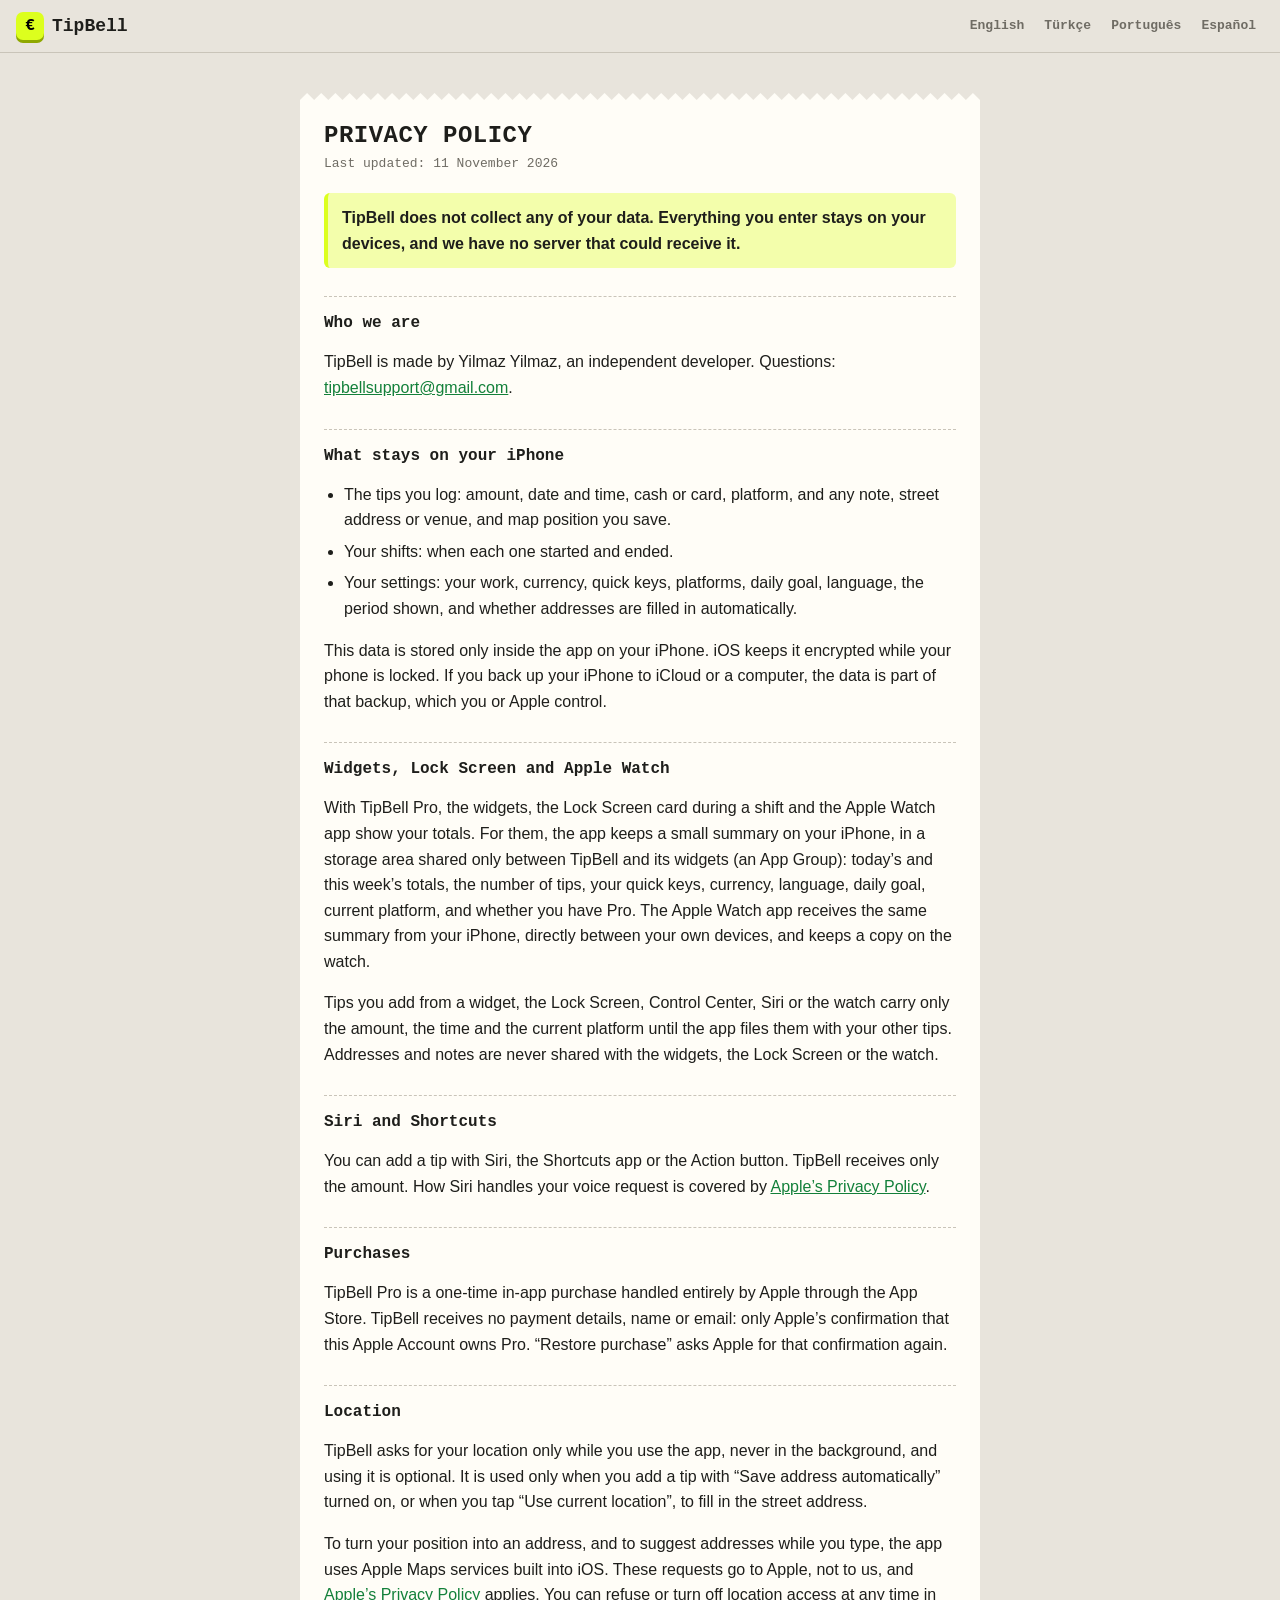
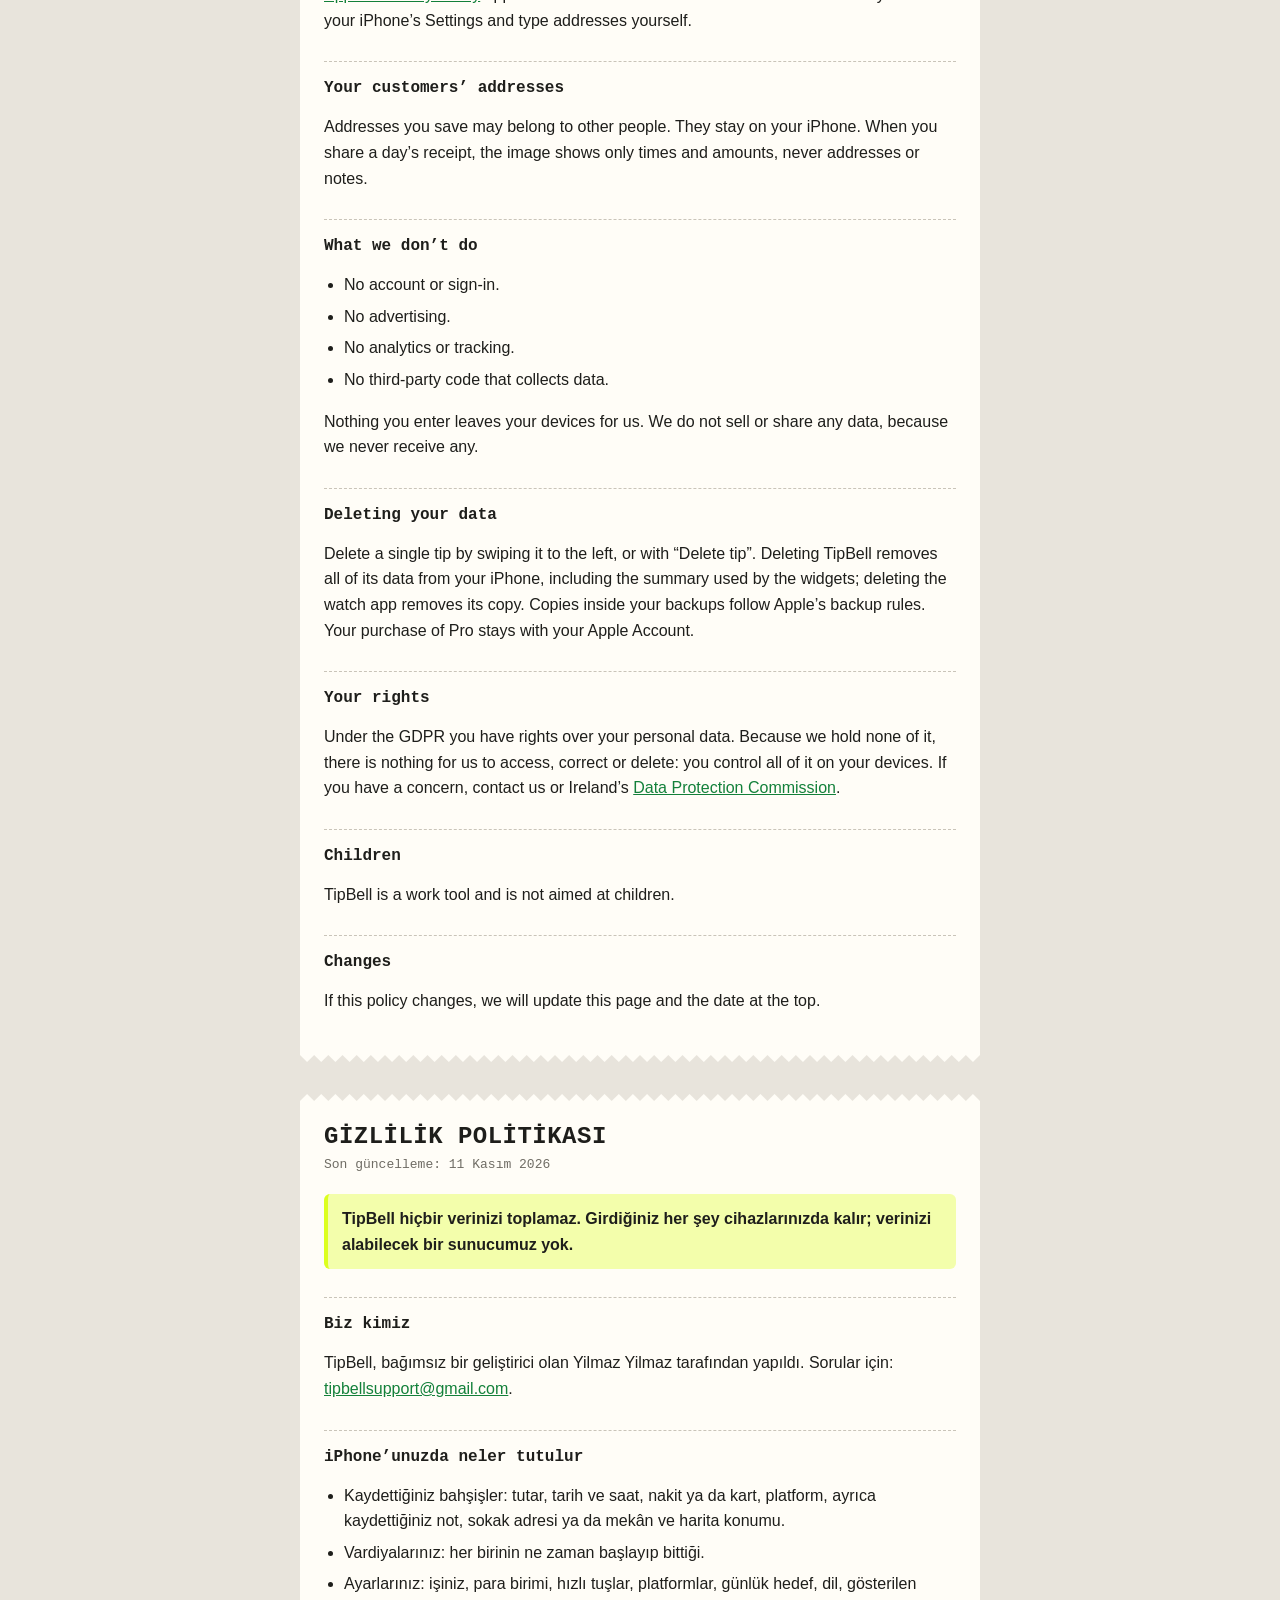
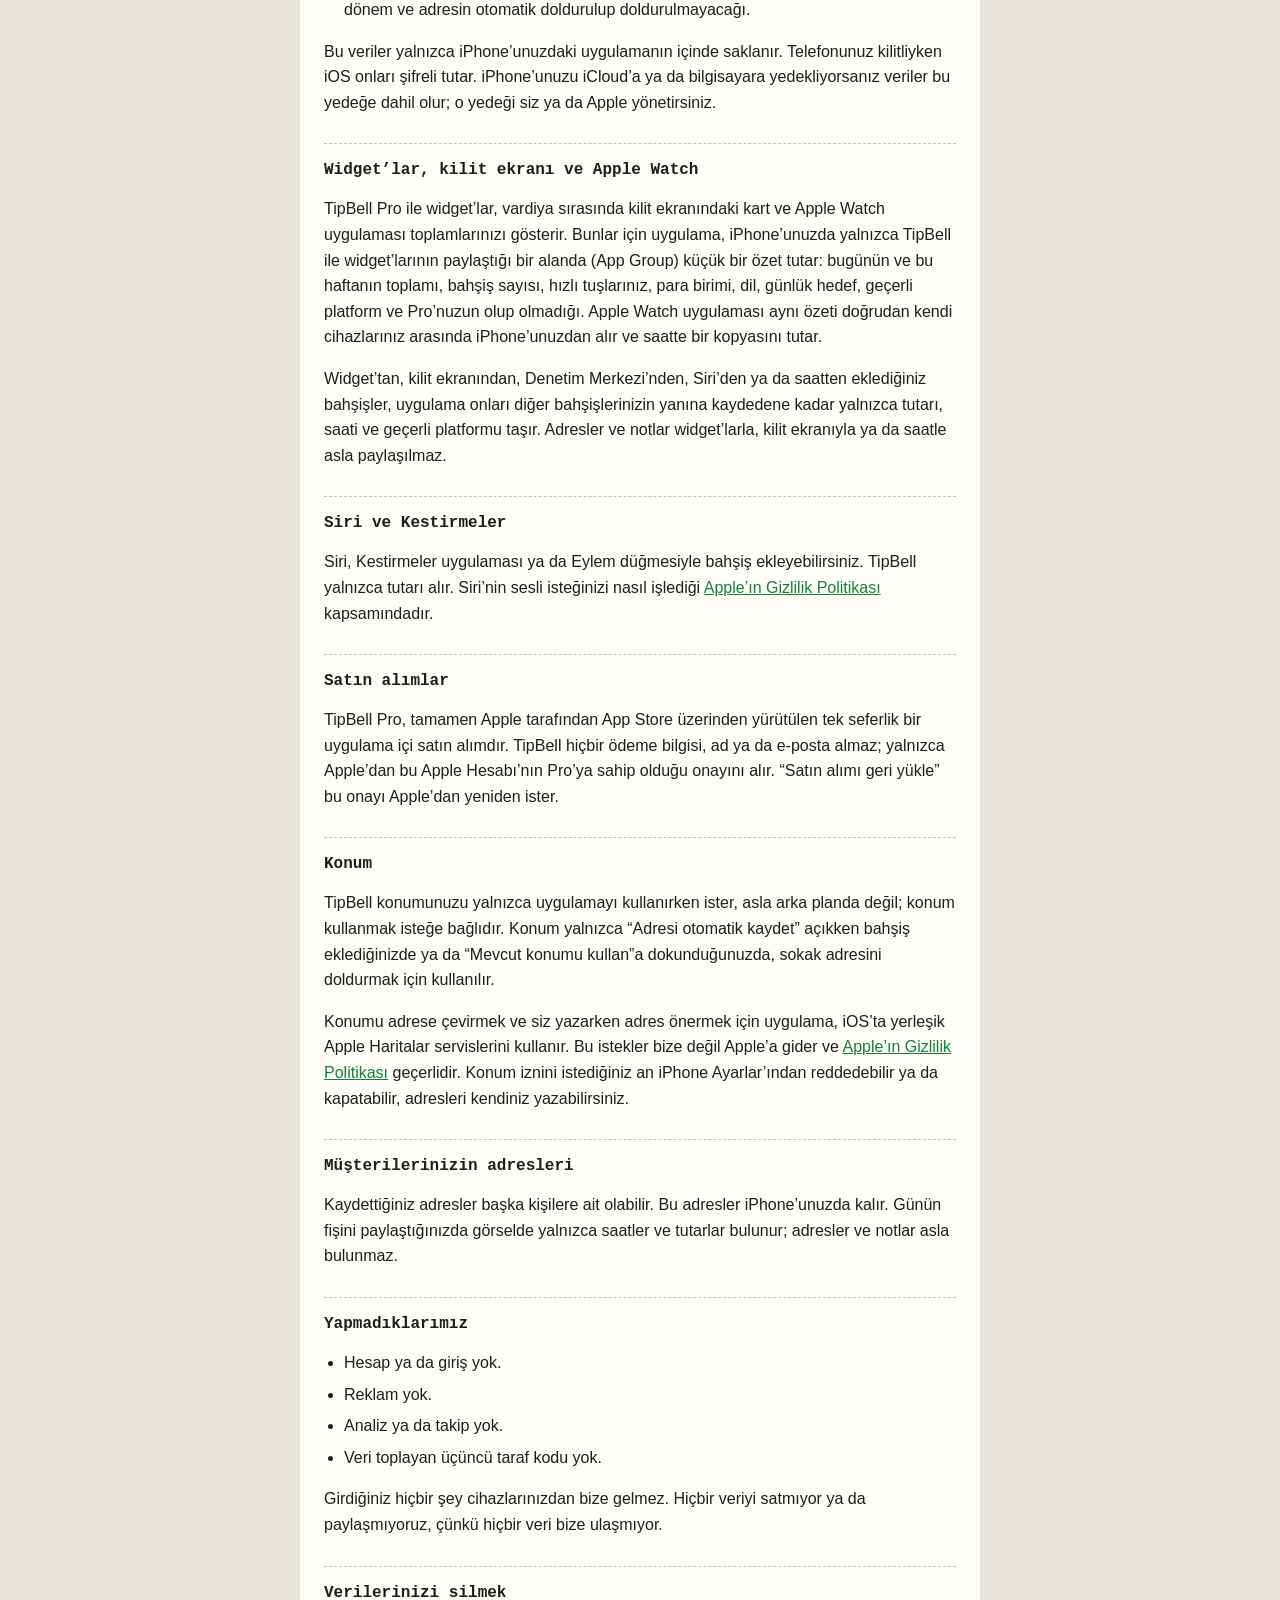
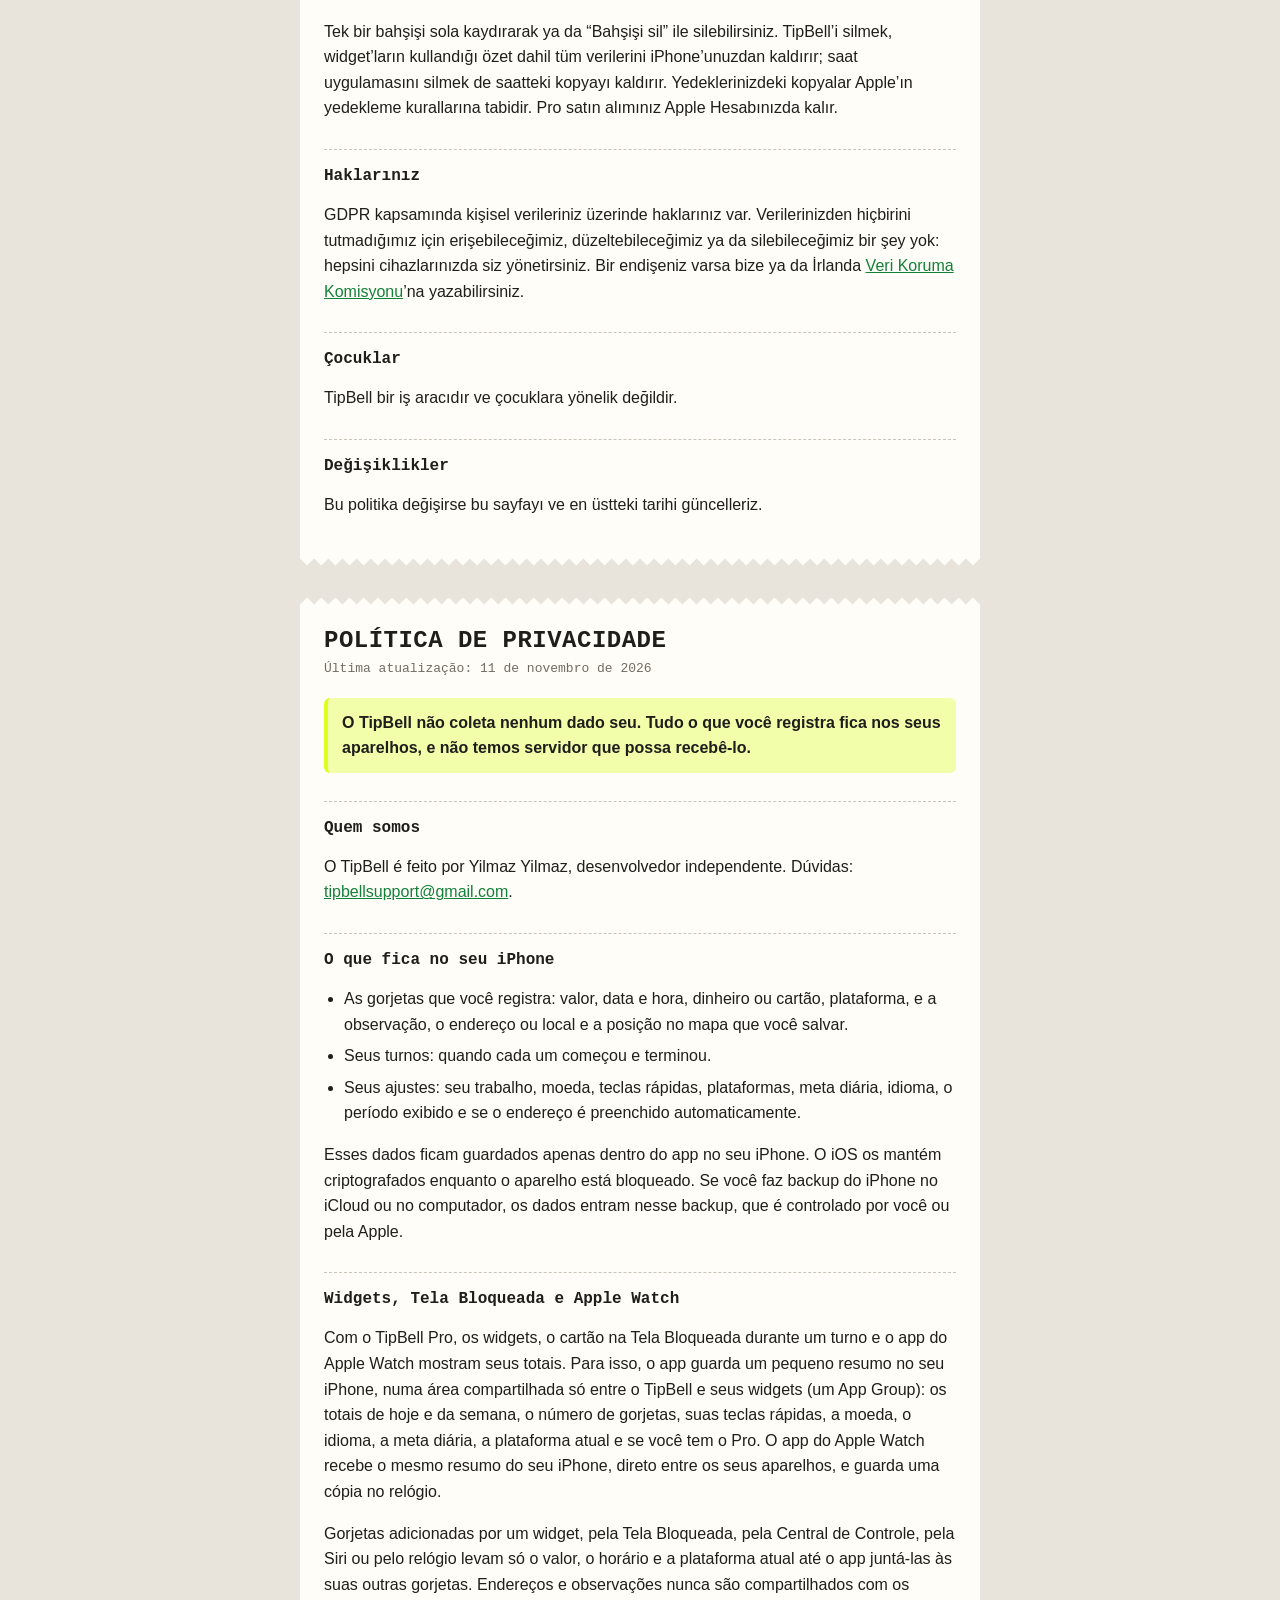
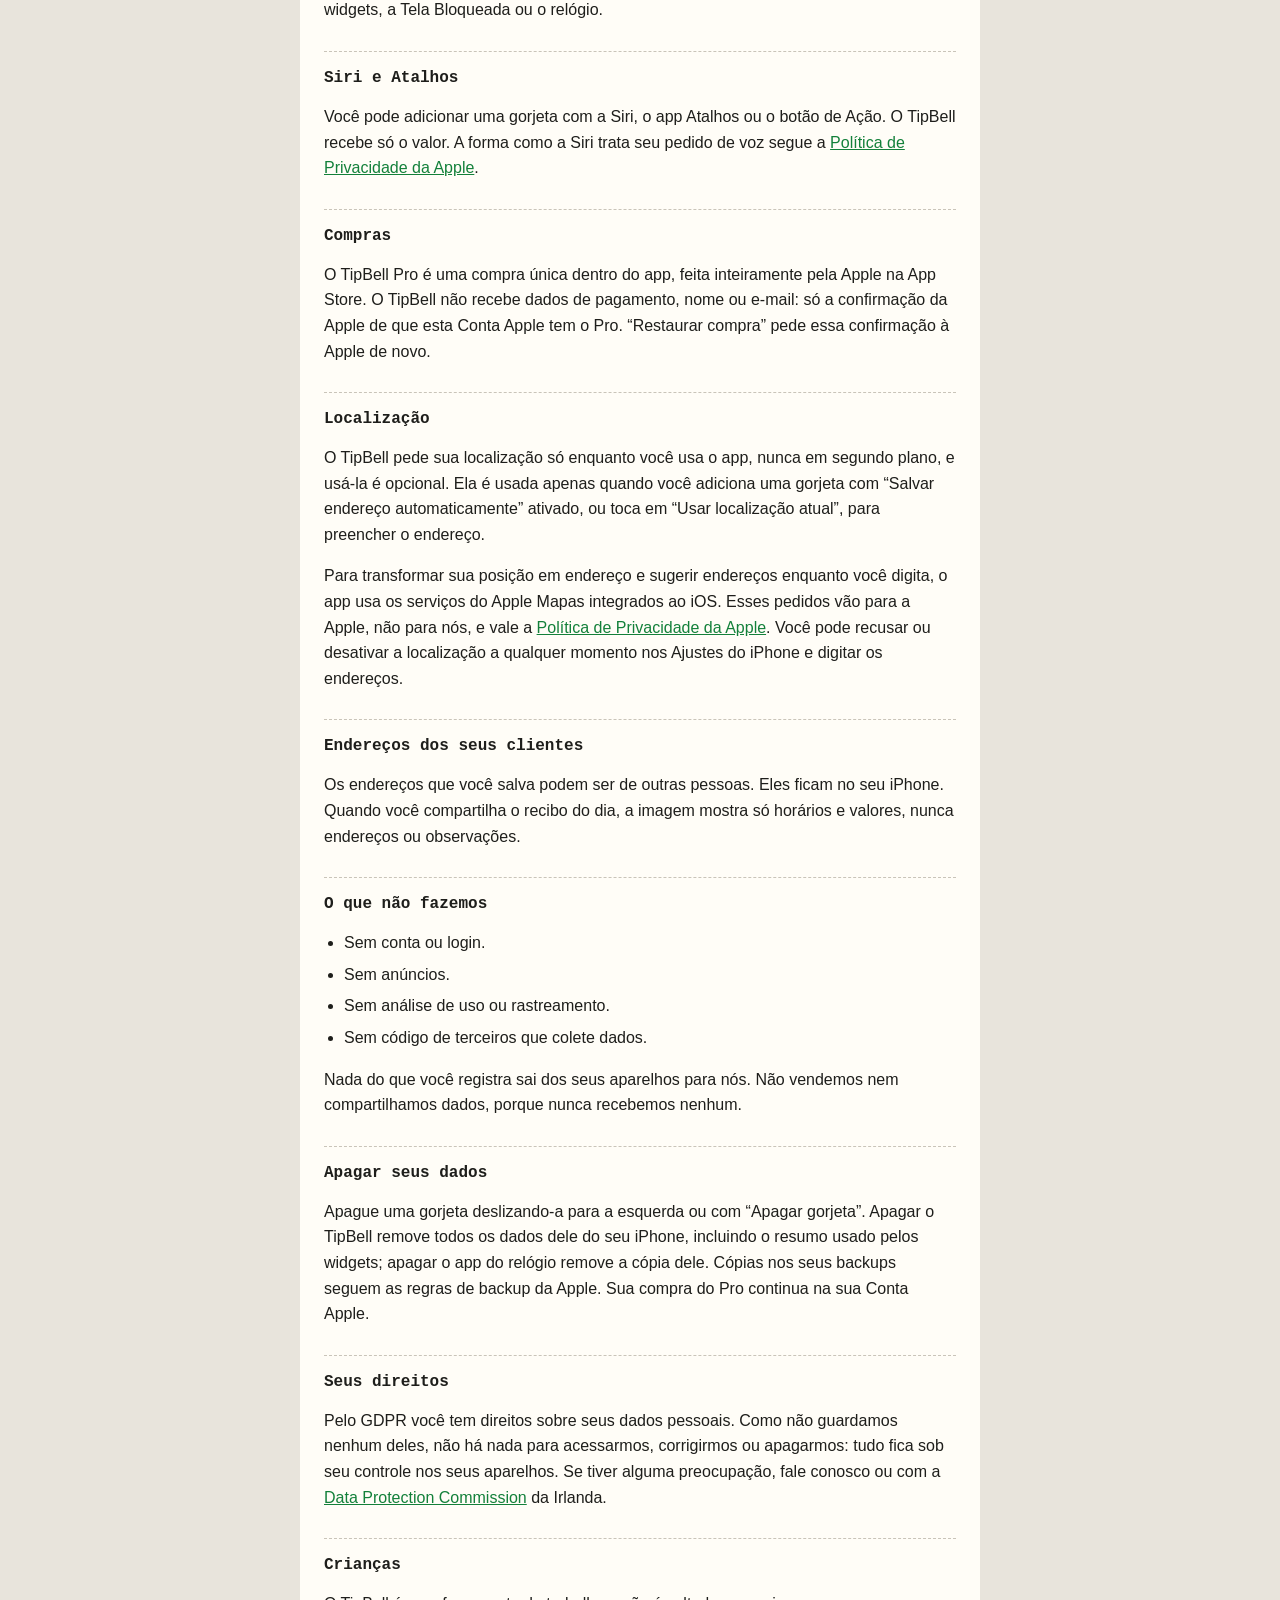
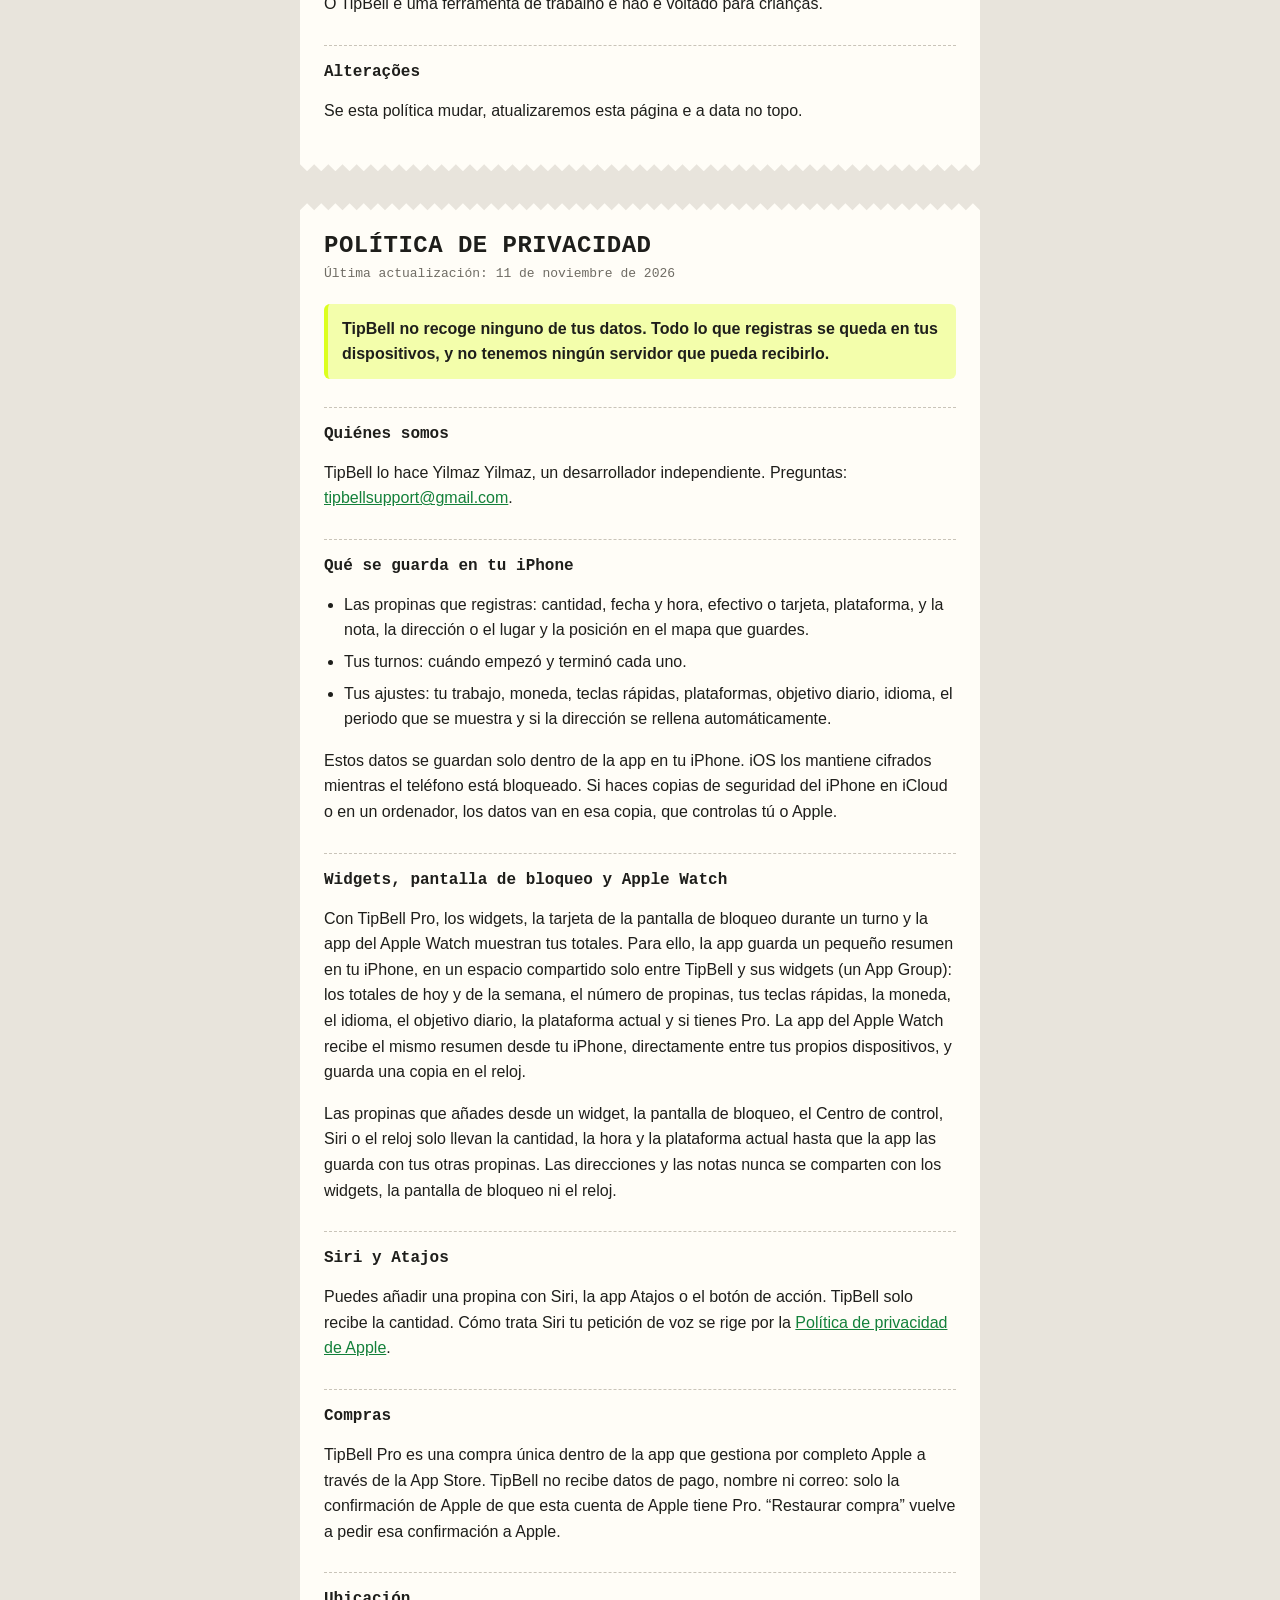
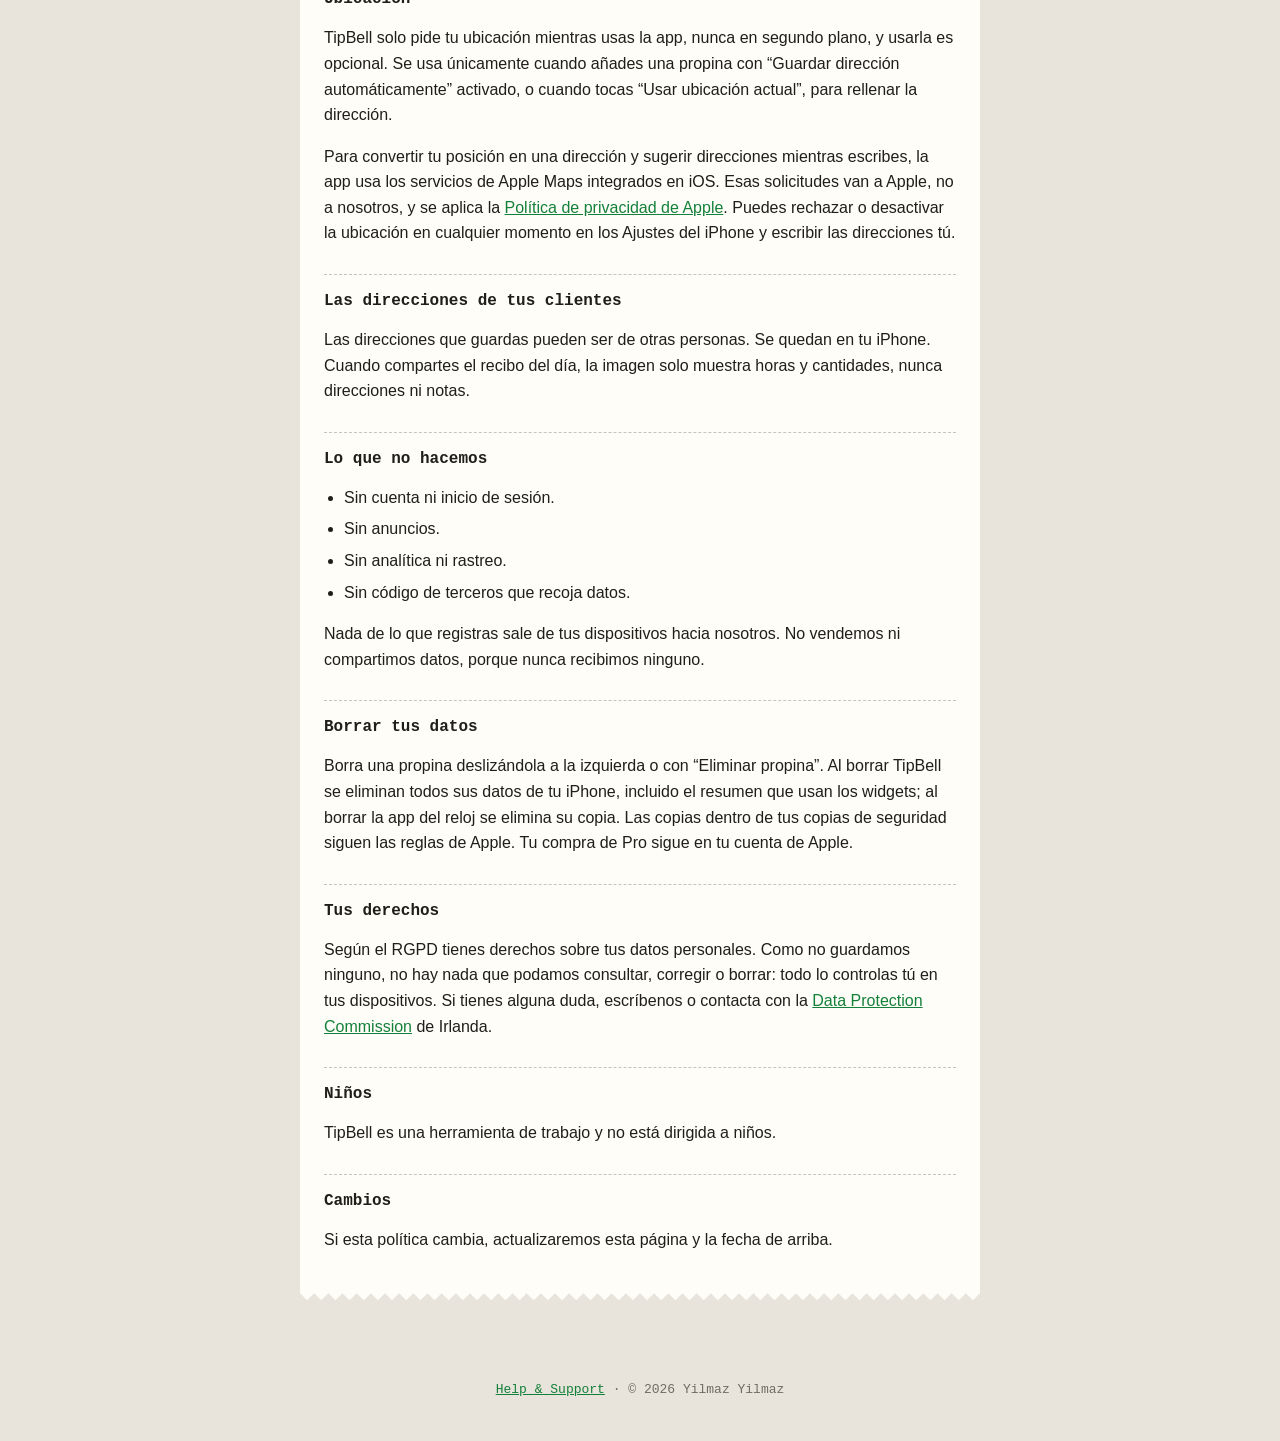
==== privacy.html @ 1936c44b "TipBell help and privacy pages" ====
<!doctype html>
<html lang="en">
<head>
<meta charset="utf-8">
<meta name="viewport" content="width=device-width, initial-scale=1">
<meta name="color-scheme" content="light dark">
<title>TipBell – Privacy Policy</title>
<meta name="description" content="TipBell does not collect your data. Everything you enter stays on your devices.">
<link rel="stylesheet" href="style.css">
</head>
<body>
<header class="bar">
  <a class="brand" href="index.html"><span class="key">€</span>TipBell</a>
  <nav class="langs" aria-label="Language">
    <a href="#en" hreflang="en">English</a>
    <a href="#tr" hreflang="tr">Türkçe</a>
    <a href="#pt" hreflang="pt-BR">Português</a>
    <a href="#es" hreflang="es">Español</a>
  </nav>
</header>

<main>

<article class="receipt" id="en" lang="en">
  <h1>Privacy Policy</h1>
  <p class="meta">Last updated: 11 November 2026</p>
  <p class="lead">TipBell does not collect any of your data. Everything you enter stays on your devices, and we have no server that could receive it.</p>

  <h2>Who we are</h2>
  <p>TipBell is made by Yilmaz Yilmaz, an independent developer. Questions: <a href="mailto:tipbellsupport@gmail.com">tipbellsupport@gmail.com</a>.</p>

  <h2>What stays on your iPhone</h2>
  <ul>
    <li>The tips you log: amount, date and time, cash or card, platform, and any note, street address or venue, and map position you save.</li>
    <li>Your shifts: when each one started and ended.</li>
    <li>Your settings: your work, currency, quick keys, platforms, daily goal, language, the period shown, and whether addresses are filled in automatically.</li>
  </ul>
  <p>This data is stored only inside the app on your iPhone. iOS keeps it encrypted while your phone is locked. If you back up your iPhone to iCloud or a computer, the data is part of that backup, which you or Apple control.</p>

  <h2>Widgets, Lock Screen and Apple Watch</h2>
  <p>With TipBell Pro, the widgets, the Lock Screen card during a shift and the Apple Watch app show your totals. For them, the app keeps a small summary on your iPhone, in a storage area shared only between TipBell and its widgets (an App Group): today’s and this week’s totals, the number of tips, your quick keys, currency, language, daily goal, current platform, and whether you have Pro. The Apple Watch app receives the same summary from your iPhone, directly between your own devices, and keeps a copy on the watch.</p>
  <p>Tips you add from a widget, the Lock Screen, Control Center, Siri or the watch carry only the amount, the time and the current platform until the app files them with your other tips. Addresses and notes are never shared with the widgets, the Lock Screen or the watch.</p>

  <h2>Siri and Shortcuts</h2>
  <p>You can add a tip with Siri, the Shortcuts app or the Action button. TipBell receives only the amount. How Siri handles your voice request is covered by <a href="https://www.apple.com/legal/privacy/">Apple’s Privacy Policy</a>.</p>

  <h2>Purchases</h2>
  <p>TipBell Pro is a one-time in-app purchase handled entirely by Apple through the App Store. TipBell receives no payment details, name or email: only Apple’s confirmation that this Apple Account owns Pro. “Restore purchase” asks Apple for that confirmation again.</p>

  <h2>Location</h2>
  <p>TipBell asks for your location only while you use the app, never in the background, and using it is optional. It is used only when you add a tip with “Save address automatically” turned on, or when you tap “Use current location”, to fill in the street address.</p>
  <p>To turn your position into an address, and to suggest addresses while you type, the app uses Apple Maps services built into iOS. These requests go to Apple, not to us, and <a href="https://www.apple.com/legal/privacy/">Apple’s Privacy Policy</a> applies. You can refuse or turn off location access at any time in your iPhone’s Settings and type addresses yourself.</p>

  <h2>Your customers’ addresses</h2>
  <p>Addresses you save may belong to other people. They stay on your iPhone. When you share a day’s receipt, the image shows only times and amounts, never addresses or notes.</p>

  <h2>What we don’t do</h2>
  <ul>
    <li>No account or sign-in.</li>
    <li>No advertising.</li>
    <li>No analytics or tracking.</li>
    <li>No third-party code that collects data.</li>
  </ul>
  <p>Nothing you enter leaves your devices for us. We do not sell or share any data, because we never receive any.</p>

  <h2>Deleting your data</h2>
  <p>Delete a single tip by swiping it to the left, or with “Delete tip”. Deleting TipBell removes all of its data from your iPhone, including the summary used by the widgets; deleting the watch app removes its copy. Copies inside your backups follow Apple’s backup rules. Your purchase of Pro stays with your Apple Account.</p>

  <h2>Your rights</h2>
  <p>Under the GDPR you have rights over your personal data. Because we hold none of it, there is nothing for us to access, correct or delete: you control all of it on your devices. If you have a concern, contact us or Ireland’s <a href="https://www.dataprotection.ie/">Data Protection Commission</a>.</p>

  <h2>Children</h2>
  <p>TipBell is a work tool and is not aimed at children.</p>

  <h2>Changes</h2>
  <p>If this policy changes, we will update this page and the date at the top.</p>
</article>

<article class="receipt" id="tr" lang="tr">
  <h1>Gizlilik Politikası</h1>
  <p class="meta">Son güncelleme: 11 Kasım 2026</p>
  <p class="lead">TipBell hiçbir verinizi toplamaz. Girdiğiniz her şey cihazlarınızda kalır; verinizi alabilecek bir sunucumuz yok.</p>

  <h2>Biz kimiz</h2>
  <p>TipBell, bağımsız bir geliştirici olan Yilmaz Yilmaz tarafından yapıldı. Sorular için: <a href="mailto:tipbellsupport@gmail.com">tipbellsupport@gmail.com</a>.</p>

  <h2>iPhone’unuzda neler tutulur</h2>
  <ul>
    <li>Kaydettiğiniz bahşişler: tutar, tarih ve saat, nakit ya da kart, platform, ayrıca kaydettiğiniz not, sokak adresi ya da mekân ve harita konumu.</li>
    <li>Vardiyalarınız: her birinin ne zaman başlayıp bittiği.</li>
    <li>Ayarlarınız: işiniz, para birimi, hızlı tuşlar, platformlar, günlük hedef, dil, gösterilen dönem ve adresin otomatik doldurulup doldurulmayacağı.</li>
  </ul>
  <p>Bu veriler yalnızca iPhone’unuzdaki uygulamanın içinde saklanır. Telefonunuz kilitliyken iOS onları şifreli tutar. iPhone’unuzu iCloud’a ya da bilgisayara yedekliyorsanız veriler bu yedeğe dahil olur; o yedeği siz ya da Apple yönetirsiniz.</p>

  <h2>Widget’lar, kilit ekranı ve Apple Watch</h2>
  <p>TipBell Pro ile widget’lar, vardiya sırasında kilit ekranındaki kart ve Apple Watch uygulaması toplamlarınızı gösterir. Bunlar için uygulama, iPhone’unuzda yalnızca TipBell ile widget’larının paylaştığı bir alanda (App Group) küçük bir özet tutar: bugünün ve bu haftanın toplamı, bahşiş sayısı, hızlı tuşlarınız, para birimi, dil, günlük hedef, geçerli platform ve Pro’nuzun olup olmadığı. Apple Watch uygulaması aynı özeti doğrudan kendi cihazlarınız arasında iPhone’unuzdan alır ve saatte bir kopyasını tutar.</p>
  <p>Widget’tan, kilit ekranından, Denetim Merkezi’nden, Siri’den ya da saatten eklediğiniz bahşişler, uygulama onları diğer bahşişlerinizin yanına kaydedene kadar yalnızca tutarı, saati ve geçerli platformu taşır. Adresler ve notlar widget’larla, kilit ekranıyla ya da saatle asla paylaşılmaz.</p>

  <h2>Siri ve Kestirmeler</h2>
  <p>Siri, Kestirmeler uygulaması ya da Eylem düğmesiyle bahşiş ekleyebilirsiniz. TipBell yalnızca tutarı alır. Siri’nin sesli isteğinizi nasıl işlediği <a href="https://www.apple.com/legal/privacy/">Apple’ın Gizlilik Politikası</a> kapsamındadır.</p>

  <h2>Satın alımlar</h2>
  <p>TipBell Pro, tamamen Apple tarafından App Store üzerinden yürütülen tek seferlik bir uygulama içi satın alımdır. TipBell hiçbir ödeme bilgisi, ad ya da e-posta almaz; yalnızca Apple’dan bu Apple Hesabı’nın Pro’ya sahip olduğu onayını alır. “Satın alımı geri yükle” bu onayı Apple’dan yeniden ister.</p>

  <h2>Konum</h2>
  <p>TipBell konumunuzu yalnızca uygulamayı kullanırken ister, asla arka planda değil; konum kullanmak isteğe bağlıdır. Konum yalnızca “Adresi otomatik kaydet” açıkken bahşiş eklediğinizde ya da “Mevcut konumu kullan”a dokunduğunuzda, sokak adresini doldurmak için kullanılır.</p>
  <p>Konumu adrese çevirmek ve siz yazarken adres önermek için uygulama, iOS’ta yerleşik Apple Haritalar servislerini kullanır. Bu istekler bize değil Apple’a gider ve <a href="https://www.apple.com/legal/privacy/">Apple’ın Gizlilik Politikası</a> geçerlidir. Konum iznini istediğiniz an iPhone Ayarlar’ından reddedebilir ya da kapatabilir, adresleri kendiniz yazabilirsiniz.</p>

  <h2>Müşterilerinizin adresleri</h2>
  <p>Kaydettiğiniz adresler başka kişilere ait olabilir. Bu adresler iPhone’unuzda kalır. Günün fişini paylaştığınızda görselde yalnızca saatler ve tutarlar bulunur; adresler ve notlar asla bulunmaz.</p>

  <h2>Yapmadıklarımız</h2>
  <ul>
    <li>Hesap ya da giriş yok.</li>
    <li>Reklam yok.</li>
    <li>Analiz ya da takip yok.</li>
    <li>Veri toplayan üçüncü taraf kodu yok.</li>
  </ul>
  <p>Girdiğiniz hiçbir şey cihazlarınızdan bize gelmez. Hiçbir veriyi satmıyor ya da paylaşmıyoruz, çünkü hiçbir veri bize ulaşmıyor.</p>

  <h2>Verilerinizi silmek</h2>
  <p>Tek bir bahşişi sola kaydırarak ya da “Bahşişi sil” ile silebilirsiniz. TipBell’i silmek, widget’ların kullandığı özet dahil tüm verilerini iPhone’unuzdan kaldırır; saat uygulamasını silmek de saatteki kopyayı kaldırır. Yedeklerinizdeki kopyalar Apple’ın yedekleme kurallarına tabidir. Pro satın alımınız Apple Hesabınızda kalır.</p>

  <h2>Haklarınız</h2>
  <p>GDPR kapsamında kişisel verileriniz üzerinde haklarınız var. Verilerinizden hiçbirini tutmadığımız için erişebileceğimiz, düzeltebileceğimiz ya da silebileceğimiz bir şey yok: hepsini cihazlarınızda siz yönetirsiniz. Bir endişeniz varsa bize ya da İrlanda <a href="https://www.dataprotection.ie/">Veri Koruma Komisyonu</a>’na yazabilirsiniz.</p>

  <h2>Çocuklar</h2>
  <p>TipBell bir iş aracıdır ve çocuklara yönelik değildir.</p>

  <h2>Değişiklikler</h2>
  <p>Bu politika değişirse bu sayfayı ve en üstteki tarihi güncelleriz.</p>
</article>

<article class="receipt" id="pt" lang="pt-BR">
  <h1>Política de Privacidade</h1>
  <p class="meta">Última atualização: 11 de novembro de 2026</p>
  <p class="lead">O TipBell não coleta nenhum dado seu. Tudo o que você registra fica nos seus aparelhos, e não temos servidor que possa recebê-lo.</p>

  <h2>Quem somos</h2>
  <p>O TipBell é feito por Yilmaz Yilmaz, desenvolvedor independente. Dúvidas: <a href="mailto:tipbellsupport@gmail.com">tipbellsupport@gmail.com</a>.</p>

  <h2>O que fica no seu iPhone</h2>
  <ul>
    <li>As gorjetas que você registra: valor, data e hora, dinheiro ou cartão, plataforma, e a observação, o endereço ou local e a posição no mapa que você salvar.</li>
    <li>Seus turnos: quando cada um começou e terminou.</li>
    <li>Seus ajustes: seu trabalho, moeda, teclas rápidas, plataformas, meta diária, idioma, o período exibido e se o endereço é preenchido automaticamente.</li>
  </ul>
  <p>Esses dados ficam guardados apenas dentro do app no seu iPhone. O iOS os mantém criptografados enquanto o aparelho está bloqueado. Se você faz backup do iPhone no iCloud ou no computador, os dados entram nesse backup, que é controlado por você ou pela Apple.</p>

  <h2>Widgets, Tela Bloqueada e Apple Watch</h2>
  <p>Com o TipBell Pro, os widgets, o cartão na Tela Bloqueada durante um turno e o app do Apple Watch mostram seus totais. Para isso, o app guarda um pequeno resumo no seu iPhone, numa área compartilhada só entre o TipBell e seus widgets (um App Group): os totais de hoje e da semana, o número de gorjetas, suas teclas rápidas, a moeda, o idioma, a meta diária, a plataforma atual e se você tem o Pro. O app do Apple Watch recebe o mesmo resumo do seu iPhone, direto entre os seus aparelhos, e guarda uma cópia no relógio.</p>
  <p>Gorjetas adicionadas por um widget, pela Tela Bloqueada, pela Central de Controle, pela Siri ou pelo relógio levam só o valor, o horário e a plataforma atual até o app juntá-las às suas outras gorjetas. Endereços e observações nunca são compartilhados com os widgets, a Tela Bloqueada ou o relógio.</p>

  <h2>Siri e Atalhos</h2>
  <p>Você pode adicionar uma gorjeta com a Siri, o app Atalhos ou o botão de Ação. O TipBell recebe só o valor. A forma como a Siri trata seu pedido de voz segue a <a href="https://www.apple.com/legal/privacy/">Política de Privacidade da Apple</a>.</p>

  <h2>Compras</h2>
  <p>O TipBell Pro é uma compra única dentro do app, feita inteiramente pela Apple na App Store. O TipBell não recebe dados de pagamento, nome ou e-mail: só a confirmação da Apple de que esta Conta Apple tem o Pro. “Restaurar compra” pede essa confirmação à Apple de novo.</p>

  <h2>Localização</h2>
  <p>O TipBell pede sua localização só enquanto você usa o app, nunca em segundo plano, e usá-la é opcional. Ela é usada apenas quando você adiciona uma gorjeta com “Salvar endereço automaticamente” ativado, ou toca em “Usar localização atual”, para preencher o endereço.</p>
  <p>Para transformar sua posição em endereço e sugerir endereços enquanto você digita, o app usa os serviços do Apple Mapas integrados ao iOS. Esses pedidos vão para a Apple, não para nós, e vale a <a href="https://www.apple.com/legal/privacy/">Política de Privacidade da Apple</a>. Você pode recusar ou desativar a localização a qualquer momento nos Ajustes do iPhone e digitar os endereços.</p>

  <h2>Endereços dos seus clientes</h2>
  <p>Os endereços que você salva podem ser de outras pessoas. Eles ficam no seu iPhone. Quando você compartilha o recibo do dia, a imagem mostra só horários e valores, nunca endereços ou observações.</p>

  <h2>O que não fazemos</h2>
  <ul>
    <li>Sem conta ou login.</li>
    <li>Sem anúncios.</li>
    <li>Sem análise de uso ou rastreamento.</li>
    <li>Sem código de terceiros que colete dados.</li>
  </ul>
  <p>Nada do que você registra sai dos seus aparelhos para nós. Não vendemos nem compartilhamos dados, porque nunca recebemos nenhum.</p>

  <h2>Apagar seus dados</h2>
  <p>Apague uma gorjeta deslizando-a para a esquerda ou com “Apagar gorjeta”. Apagar o TipBell remove todos os dados dele do seu iPhone, incluindo o resumo usado pelos widgets; apagar o app do relógio remove a cópia dele. Cópias nos seus backups seguem as regras de backup da Apple. Sua compra do Pro continua na sua Conta Apple.</p>

  <h2>Seus direitos</h2>
  <p>Pelo GDPR você tem direitos sobre seus dados pessoais. Como não guardamos nenhum deles, não há nada para acessarmos, corrigirmos ou apagarmos: tudo fica sob seu controle nos seus aparelhos. Se tiver alguma preocupação, fale conosco ou com a <a href="https://www.dataprotection.ie/">Data Protection Commission</a> da Irlanda.</p>

  <h2>Crianças</h2>
  <p>O TipBell é uma ferramenta de trabalho e não é voltado para crianças.</p>

  <h2>Alterações</h2>
  <p>Se esta política mudar, atualizaremos esta página e a data no topo.</p>
</article>

<article class="receipt" id="es" lang="es">
  <h1>Política de privacidad</h1>
  <p class="meta">Última actualización: 11 de noviembre de 2026</p>
  <p class="lead">TipBell no recoge ninguno de tus datos. Todo lo que registras se queda en tus dispositivos, y no tenemos ningún servidor que pueda recibirlo.</p>

  <h2>Quiénes somos</h2>
  <p>TipBell lo hace Yilmaz Yilmaz, un desarrollador independiente. Preguntas: <a href="mailto:tipbellsupport@gmail.com">tipbellsupport@gmail.com</a>.</p>

  <h2>Qué se guarda en tu iPhone</h2>
  <ul>
    <li>Las propinas que registras: cantidad, fecha y hora, efectivo o tarjeta, plataforma, y la nota, la dirección o el lugar y la posición en el mapa que guardes.</li>
    <li>Tus turnos: cuándo empezó y terminó cada uno.</li>
    <li>Tus ajustes: tu trabajo, moneda, teclas rápidas, plataformas, objetivo diario, idioma, el periodo que se muestra y si la dirección se rellena automáticamente.</li>
  </ul>
  <p>Estos datos se guardan solo dentro de la app en tu iPhone. iOS los mantiene cifrados mientras el teléfono está bloqueado. Si haces copias de seguridad del iPhone en iCloud o en un ordenador, los datos van en esa copia, que controlas tú o Apple.</p>

  <h2>Widgets, pantalla de bloqueo y Apple Watch</h2>
  <p>Con TipBell Pro, los widgets, la tarjeta de la pantalla de bloqueo durante un turno y la app del Apple Watch muestran tus totales. Para ello, la app guarda un pequeño resumen en tu iPhone, en un espacio compartido solo entre TipBell y sus widgets (un App Group): los totales de hoy y de la semana, el número de propinas, tus teclas rápidas, la moneda, el idioma, el objetivo diario, la plataforma actual y si tienes Pro. La app del Apple Watch recibe el mismo resumen desde tu iPhone, directamente entre tus propios dispositivos, y guarda una copia en el reloj.</p>
  <p>Las propinas que añades desde un widget, la pantalla de bloqueo, el Centro de control, Siri o el reloj solo llevan la cantidad, la hora y la plataforma actual hasta que la app las guarda con tus otras propinas. Las direcciones y las notas nunca se comparten con los widgets, la pantalla de bloqueo ni el reloj.</p>

  <h2>Siri y Atajos</h2>
  <p>Puedes añadir una propina con Siri, la app Atajos o el botón de acción. TipBell solo recibe la cantidad. Cómo trata Siri tu petición de voz se rige por la <a href="https://www.apple.com/legal/privacy/">Política de privacidad de Apple</a>.</p>

  <h2>Compras</h2>
  <p>TipBell Pro es una compra única dentro de la app que gestiona por completo Apple a través de la App Store. TipBell no recibe datos de pago, nombre ni correo: solo la confirmación de Apple de que esta cuenta de Apple tiene Pro. “Restaurar compra” vuelve a pedir esa confirmación a Apple.</p>

  <h2>Ubicación</h2>
  <p>TipBell solo pide tu ubicación mientras usas la app, nunca en segundo plano, y usarla es opcional. Se usa únicamente cuando añades una propina con “Guardar dirección automáticamente” activado, o cuando tocas “Usar ubicación actual”, para rellenar la dirección.</p>
  <p>Para convertir tu posición en una dirección y sugerir direcciones mientras escribes, la app usa los servicios de Apple Maps integrados en iOS. Esas solicitudes van a Apple, no a nosotros, y se aplica la <a href="https://www.apple.com/legal/privacy/">Política de privacidad de Apple</a>. Puedes rechazar o desactivar la ubicación en cualquier momento en los Ajustes del iPhone y escribir las direcciones tú.</p>

  <h2>Las direcciones de tus clientes</h2>
  <p>Las direcciones que guardas pueden ser de otras personas. Se quedan en tu iPhone. Cuando compartes el recibo del día, la imagen solo muestra horas y cantidades, nunca direcciones ni notas.</p>

  <h2>Lo que no hacemos</h2>
  <ul>
    <li>Sin cuenta ni inicio de sesión.</li>
    <li>Sin anuncios.</li>
    <li>Sin analítica ni rastreo.</li>
    <li>Sin código de terceros que recoja datos.</li>
  </ul>
  <p>Nada de lo que registras sale de tus dispositivos hacia nosotros. No vendemos ni compartimos datos, porque nunca recibimos ninguno.</p>

  <h2>Borrar tus datos</h2>
  <p>Borra una propina deslizándola a la izquierda o con “Eliminar propina”. Al borrar TipBell se eliminan todos sus datos de tu iPhone, incluido el resumen que usan los widgets; al borrar la app del reloj se elimina su copia. Las copias dentro de tus copias de seguridad siguen las reglas de Apple. Tu compra de Pro sigue en tu cuenta de Apple.</p>

  <h2>Tus derechos</h2>
  <p>Según el RGPD tienes derechos sobre tus datos personales. Como no guardamos ninguno, no hay nada que podamos consultar, corregir o borrar: todo lo controlas tú en tus dispositivos. Si tienes alguna duda, escríbenos o contacta con la <a href="https://www.dataprotection.ie/">Data Protection Commission</a> de Irlanda.</p>

  <h2>Niños</h2>
  <p>TipBell es una herramienta de trabajo y no está dirigida a niños.</p>

  <h2>Cambios</h2>
  <p>Si esta política cambia, actualizaremos esta página y la fecha de arriba.</p>
</article>

</main>

<footer>
  <a href="index.html">Help &amp; Support</a> · © 2026 Yilmaz Yilmaz
</footer>
</body>
</html>
---- style.css ----
/* TipBell website: receipt paper on a counter, same palette as the app. No external fonts or scripts. */
:root {
  --counter: #E8E4DC;
  --paper: #FFFDF7;
  --ink: #1E1E1B;
  --soft: #6F6C64;
  --rule: #C9C4B9;
  --hivis: #DCFF1E;
  --link: #13803A;
  --mono: ui-monospace, "SF Mono", Menlo, Consolas, monospace;
  --sans: -apple-system, BlinkMacSystemFont, "Segoe UI", Roboto, sans-serif;
}
@media (prefers-color-scheme: dark) {
  :root {
    --counter: #0C0D0C;
    --paper: #1F201D;
    --ink: #EEEBE3;
    --soft: #9C998F;
    --rule: #4A4A44;
    --link: #5DD68A;
  }
}

* { box-sizing: border-box; }

body {
  margin: 0;
  background: var(--counter);
  color: var(--ink);
  font: 16px/1.6 var(--sans);
  -webkit-text-size-adjust: 100%;
}

a { color: var(--link); }

.bar {
  position: sticky;
  top: 0;
  z-index: 1;
  display: flex;
  flex-wrap: wrap;
  align-items: center;
  justify-content: space-between;
  gap: 8px 16px;
  padding: 12px 16px;
  background: var(--counter);
  border-bottom: 1px solid var(--rule);
}

.brand {
  display: inline-flex;
  align-items: center;
  gap: 8px;
  font: 700 18px/1 var(--mono);
  color: var(--ink);
  text-decoration: none;
}

.brand .key {
  display: inline-grid;
  place-items: center;
  width: 28px;
  height: 28px;
  border-radius: 7px;
  background: var(--hivis);
  color: #000;
  box-shadow: 0 3px 0 #8FA800;
  font: 800 16px/1 var(--mono);
}

.langs { display: flex; flex-wrap: wrap; gap: 4px; }

.langs a {
  padding: 4px 8px;
  border-radius: 6px;
  font: 600 13px/1.4 var(--mono);
  color: var(--soft);
  text-decoration: none;
}

.langs a:hover, .langs a:focus-visible { background: var(--paper); color: var(--ink); }

main { padding: 8px 16px 48px; }

/* One receipt per language, with torn zig-zag edges. */
.receipt {
  position: relative;
  max-width: 680px;
  margin: 32px auto;
  padding: 28px 24px 32px;
  background: var(--paper);
  scroll-margin-top: 72px;
  /* Torn top and bottom edges (48 teeth, 7px deep). */
  clip-path: polygon(0 7px, 1.042% 0, 2.083% 7px, 3.125% 0, 4.167% 7px, 5.208% 0, 6.25% 7px, 7.292% 0, 8.333% 7px, 9.375% 0, 10.42% 7px, 11.46% 0, 12.5% 7px, 13.54% 0, 14.58% 7px, 15.62% 0, 16.67% 7px, 17.71% 0, 18.75% 7px, 19.79% 0, 20.83% 7px, 21.88% 0, 22.92% 7px, 23.96% 0, 25% 7px, 26.04% 0, 27.08% 7px, 28.12% 0, 29.17% 7px, 30.21% 0, 31.25% 7px, 32.29% 0, 33.33% 7px, 34.38% 0, 35.42% 7px, 36.46% 0, 37.5% 7px, 38.54% 0, 39.58% 7px, 40.62% 0, 41.67% 7px, 42.71% 0, 43.75% 7px, 44.79% 0, 45.83% 7px, 46.88% 0, 47.92% 7px, 48.96% 0, 50% 7px, 51.04% 0, 52.08% 7px, 53.12% 0, 54.17% 7px, 55.21% 0, 56.25% 7px, 57.29% 0, 58.33% 7px, 59.38% 0, 60.42% 7px, 61.46% 0, 62.5% 7px, 63.54% 0, 64.58% 7px, 65.62% 0, 66.67% 7px, 67.71% 0, 68.75% 7px, 69.79% 0, 70.83% 7px, 71.88% 0, 72.92% 7px, 73.96% 0, 75% 7px, 76.04% 0, 77.08% 7px, 78.12% 0, 79.17% 7px, 80.21% 0, 81.25% 7px, 82.29% 0, 83.33% 7px, 84.38% 0, 85.42% 7px, 86.46% 0, 87.5% 7px, 88.54% 0, 89.58% 7px, 90.62% 0, 91.67% 7px, 92.71% 0, 93.75% 7px, 94.79% 0, 95.83% 7px, 96.88% 0, 97.92% 7px, 98.96% 0, 100% 7px, 100% calc(100% - 7px), 98.96% 100%, 97.92% calc(100% - 7px), 96.88% 100%, 95.83% calc(100% - 7px), 94.79% 100%, 93.75% calc(100% - 7px), 92.71% 100%, 91.67% calc(100% - 7px), 90.62% 100%, 89.58% calc(100% - 7px), 88.54% 100%, 87.5% calc(100% - 7px), 86.46% 100%, 85.42% calc(100% - 7px), 84.38% 100%, 83.33% calc(100% - 7px), 82.29% 100%, 81.25% calc(100% - 7px), 80.21% 100%, 79.17% calc(100% - 7px), 78.12% 100%, 77.08% calc(100% - 7px), 76.04% 100%, 75% calc(100% - 7px), 73.96% 100%, 72.92% calc(100% - 7px), 71.88% 100%, 70.83% calc(100% - 7px), 69.79% 100%, 68.75% calc(100% - 7px), 67.71% 100%, 66.67% calc(100% - 7px), 65.62% 100%, 64.58% calc(100% - 7px), 63.54% 100%, 62.5% calc(100% - 7px), 61.46% 100%, 60.42% calc(100% - 7px), 59.38% 100%, 58.33% calc(100% - 7px), 57.29% 100%, 56.25% calc(100% - 7px), 55.21% 100%, 54.17% calc(100% - 7px), 53.12% 100%, 52.08% calc(100% - 7px), 51.04% 100%, 50% calc(100% - 7px), 48.96% 100%, 47.92% calc(100% - 7px), 46.88% 100%, 45.83% calc(100% - 7px), 44.79% 100%, 43.75% calc(100% - 7px), 42.71% 100%, 41.67% calc(100% - 7px), 40.62% 100%, 39.58% calc(100% - 7px), 38.54% 100%, 37.5% calc(100% - 7px), 36.46% 100%, 35.42% calc(100% - 7px), 34.38% 100%, 33.33% calc(100% - 7px), 32.29% 100%, 31.25% calc(100% - 7px), 30.21% 100%, 29.17% calc(100% - 7px), 28.12% 100%, 27.08% calc(100% - 7px), 26.04% 100%, 25% calc(100% - 7px), 23.96% 100%, 22.92% calc(100% - 7px), 21.88% 100%, 20.83% calc(100% - 7px), 19.79% 100%, 18.75% calc(100% - 7px), 17.71% 100%, 16.67% calc(100% - 7px), 15.62% 100%, 14.58% calc(100% - 7px), 13.54% 100%, 12.5% calc(100% - 7px), 11.46% 100%, 10.42% calc(100% - 7px), 9.375% 100%, 8.333% calc(100% - 7px), 7.292% 100%, 6.25% calc(100% - 7px), 5.208% 100%, 4.167% calc(100% - 7px), 3.125% 100%, 2.083% calc(100% - 7px), 1.042% 100%, 0% calc(100% - 7px));
}

h1, h2 { font-family: var(--mono); line-height: 1.25; }

h1 {
  margin: 0 0 4px;
  font-size: 24px;
  text-transform: uppercase;
  letter-spacing: 0.02em;
}

h2 {
  margin: 28px 0 8px;
  padding-top: 16px;
  border-top: 1px dashed var(--rule);
  font-size: 16px;
}

.meta { margin: 0 0 20px; font: 13px/1.4 var(--mono); color: var(--soft); }

.lead {
  margin: 0;
  padding: 12px 14px;
  border-radius: 6px;
  border-left: 4px solid var(--hivis);
  background: color-mix(in srgb, var(--hivis) 35%, transparent);
  font-weight: 600;
}
@media (prefers-color-scheme: dark) {
  .lead { background: color-mix(in srgb, var(--hivis) 12%, transparent); }
}

p, li { overflow-wrap: anywhere; }
ul { padding-left: 20px; }
li + li { margin-top: 6px; }

footer {
  max-width: 680px;
  margin: 0 auto;
  padding: 0 16px 40px;
  font: 13px/1.6 var(--mono);
  color: var(--soft);
  text-align: center;
}
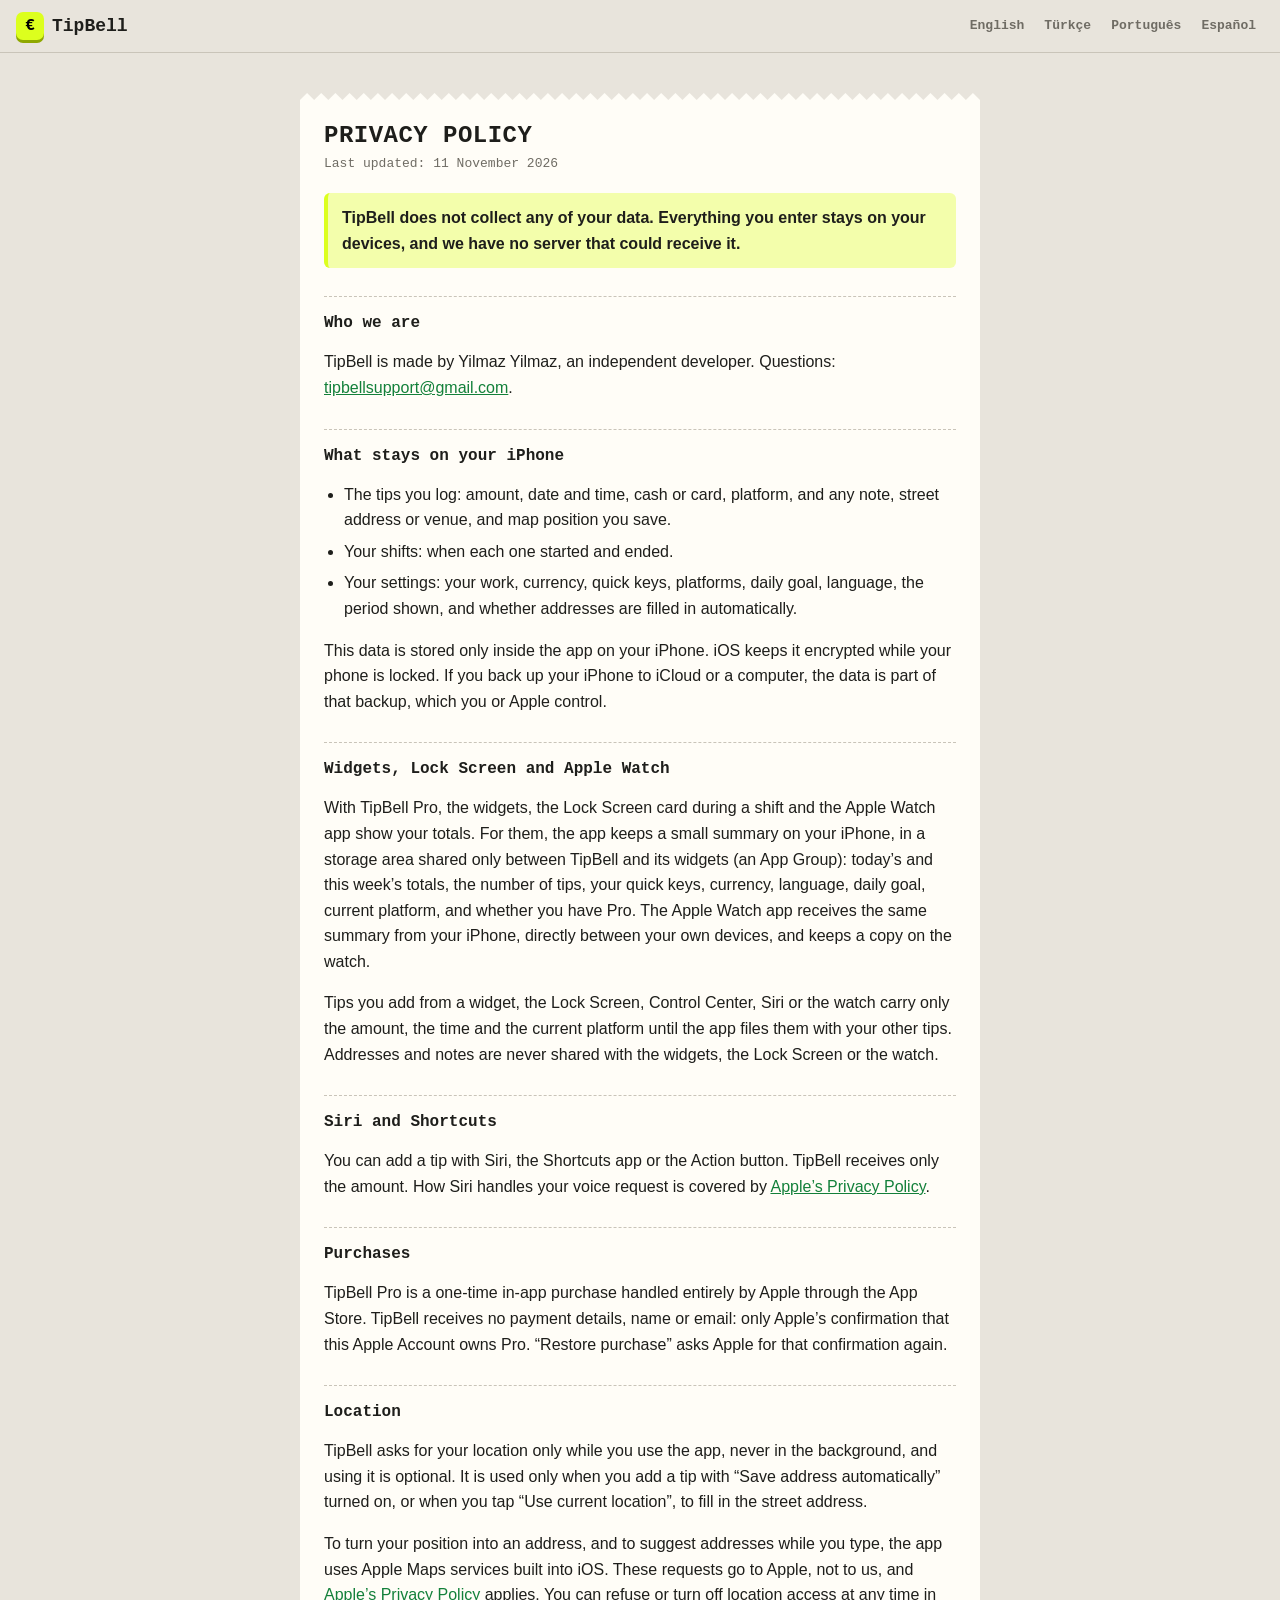
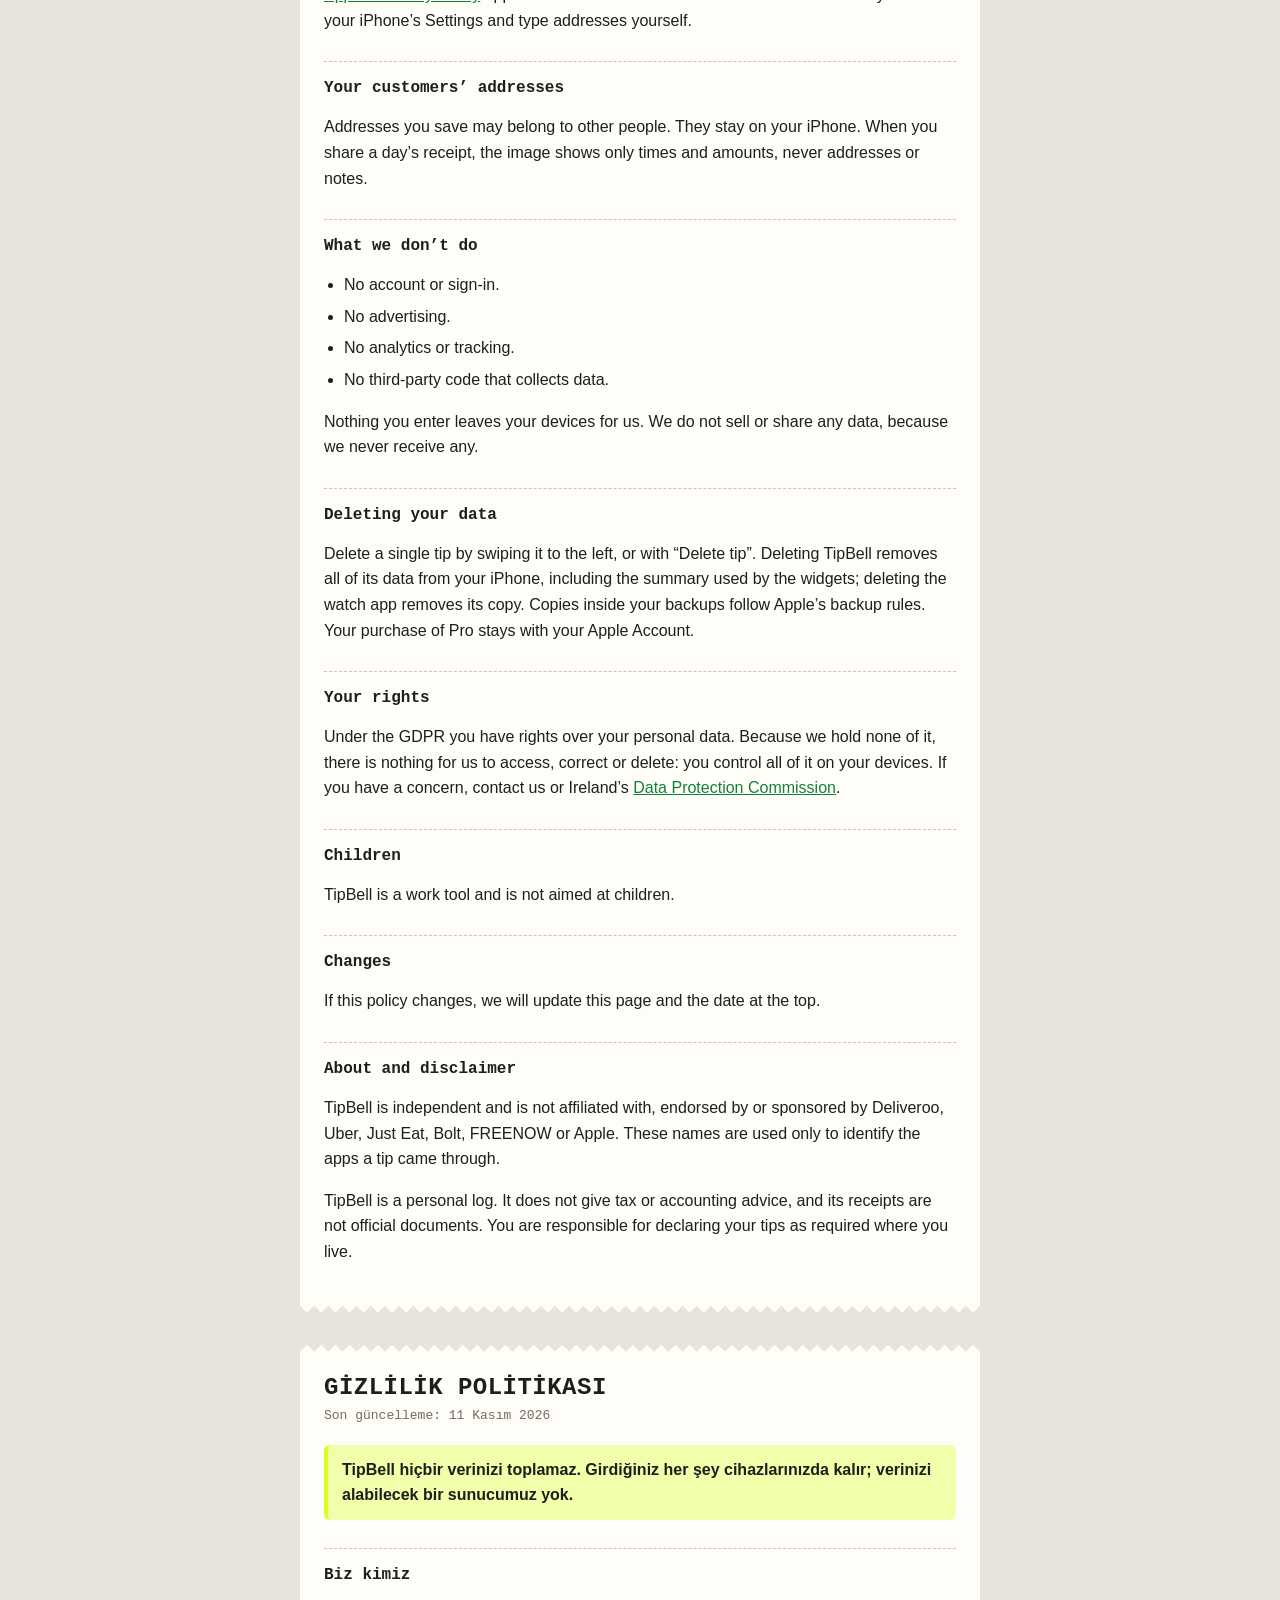
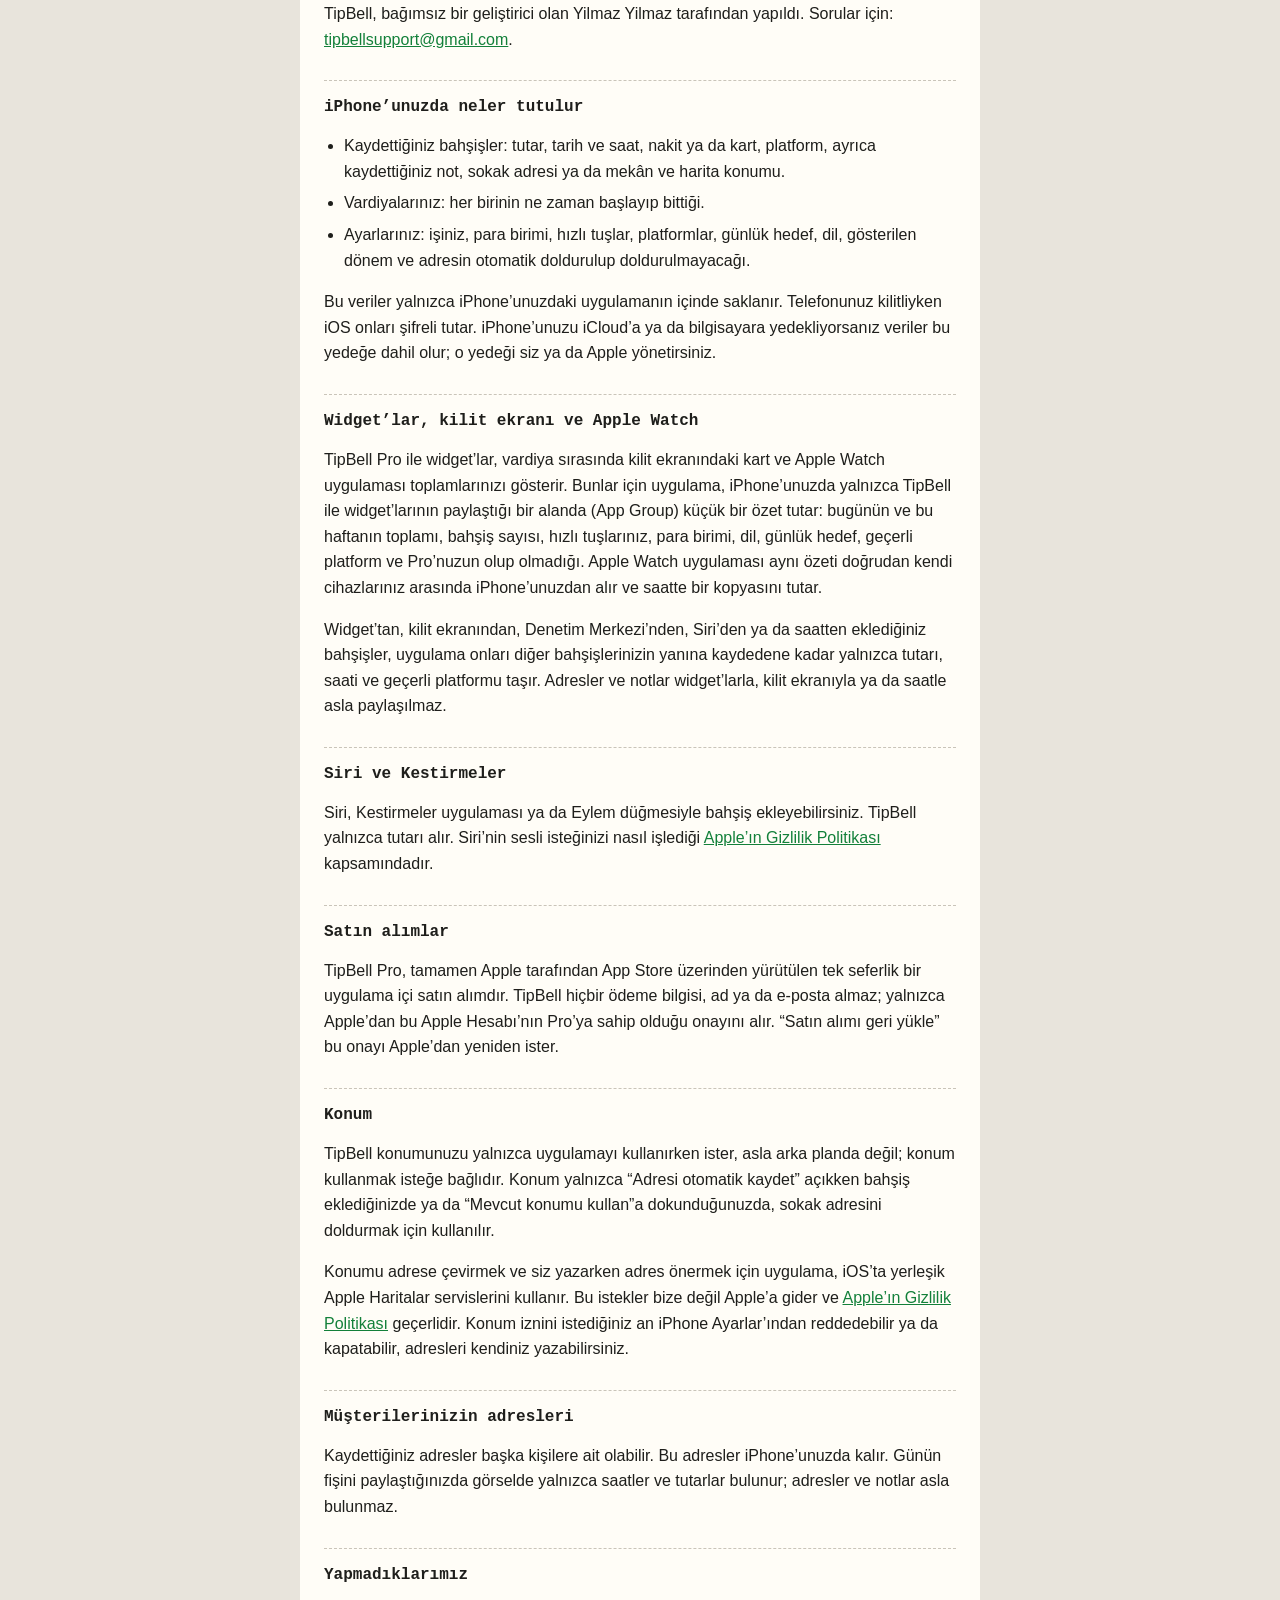
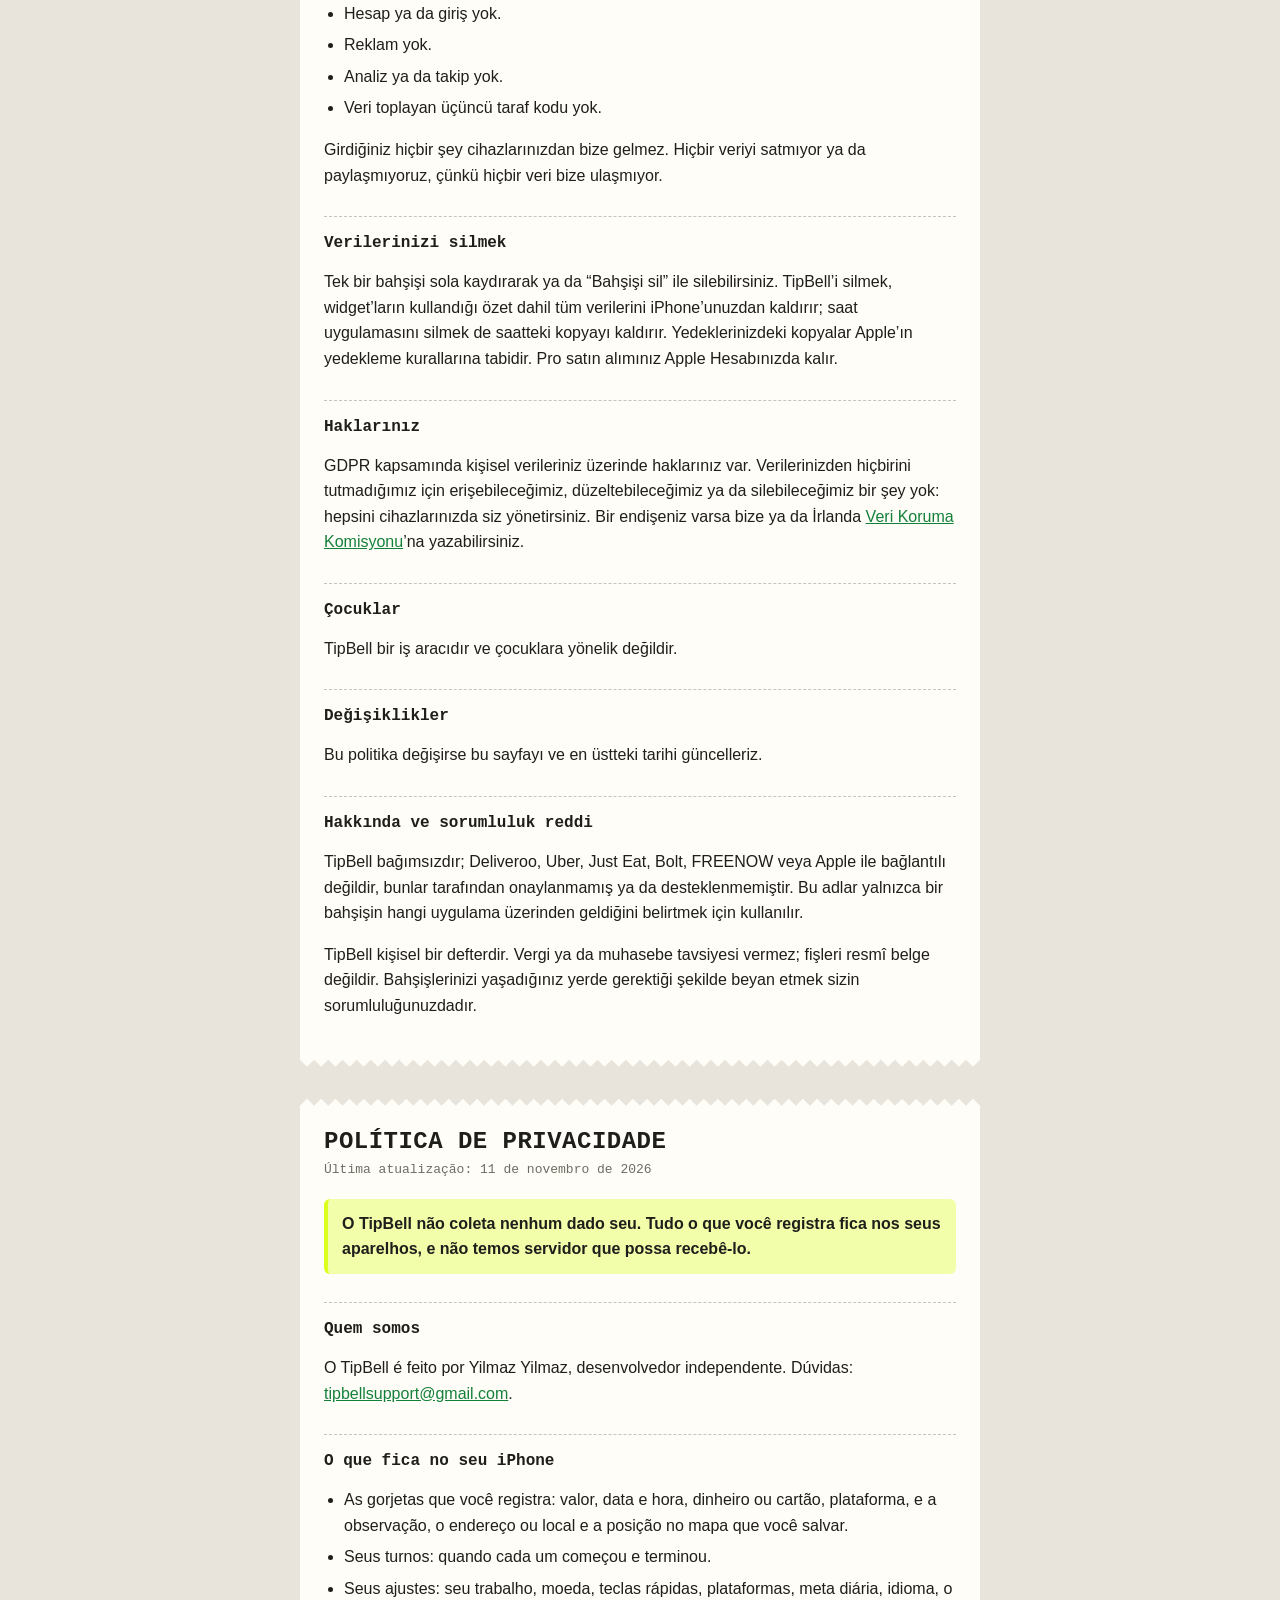
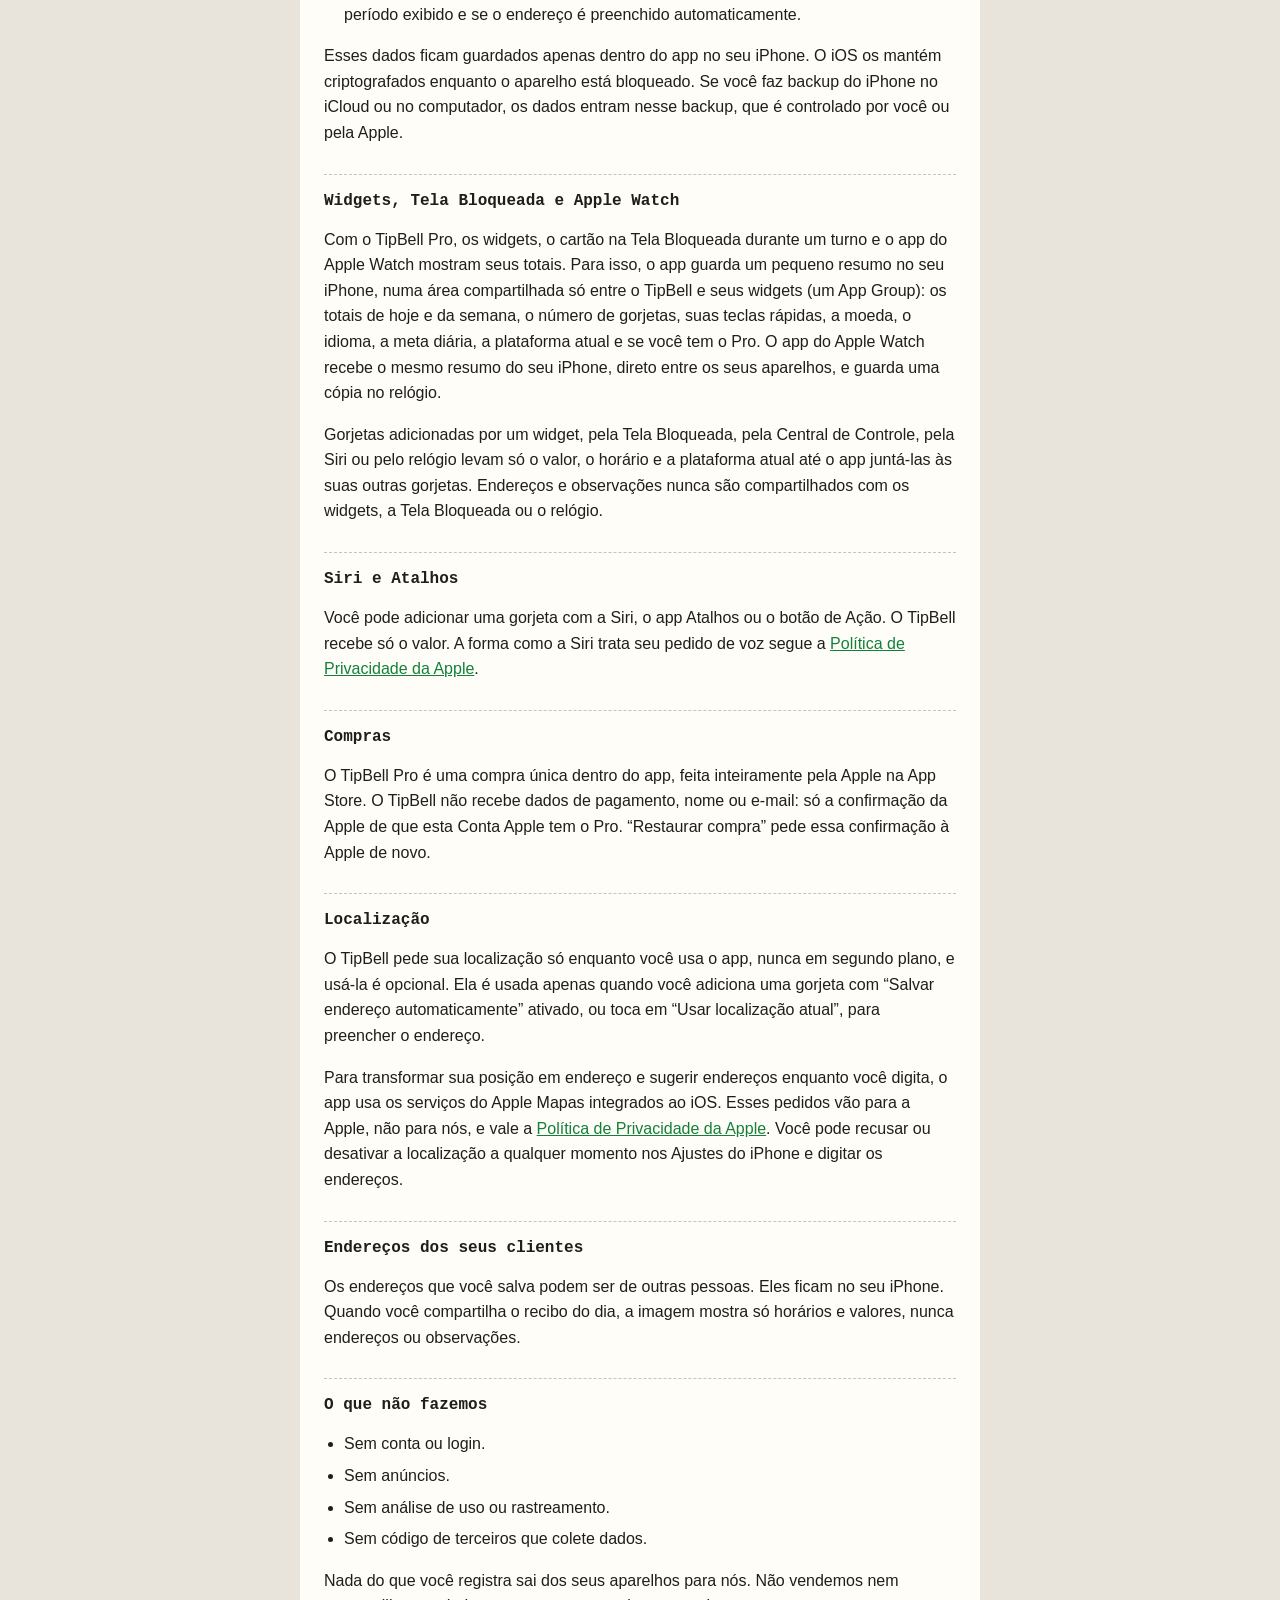
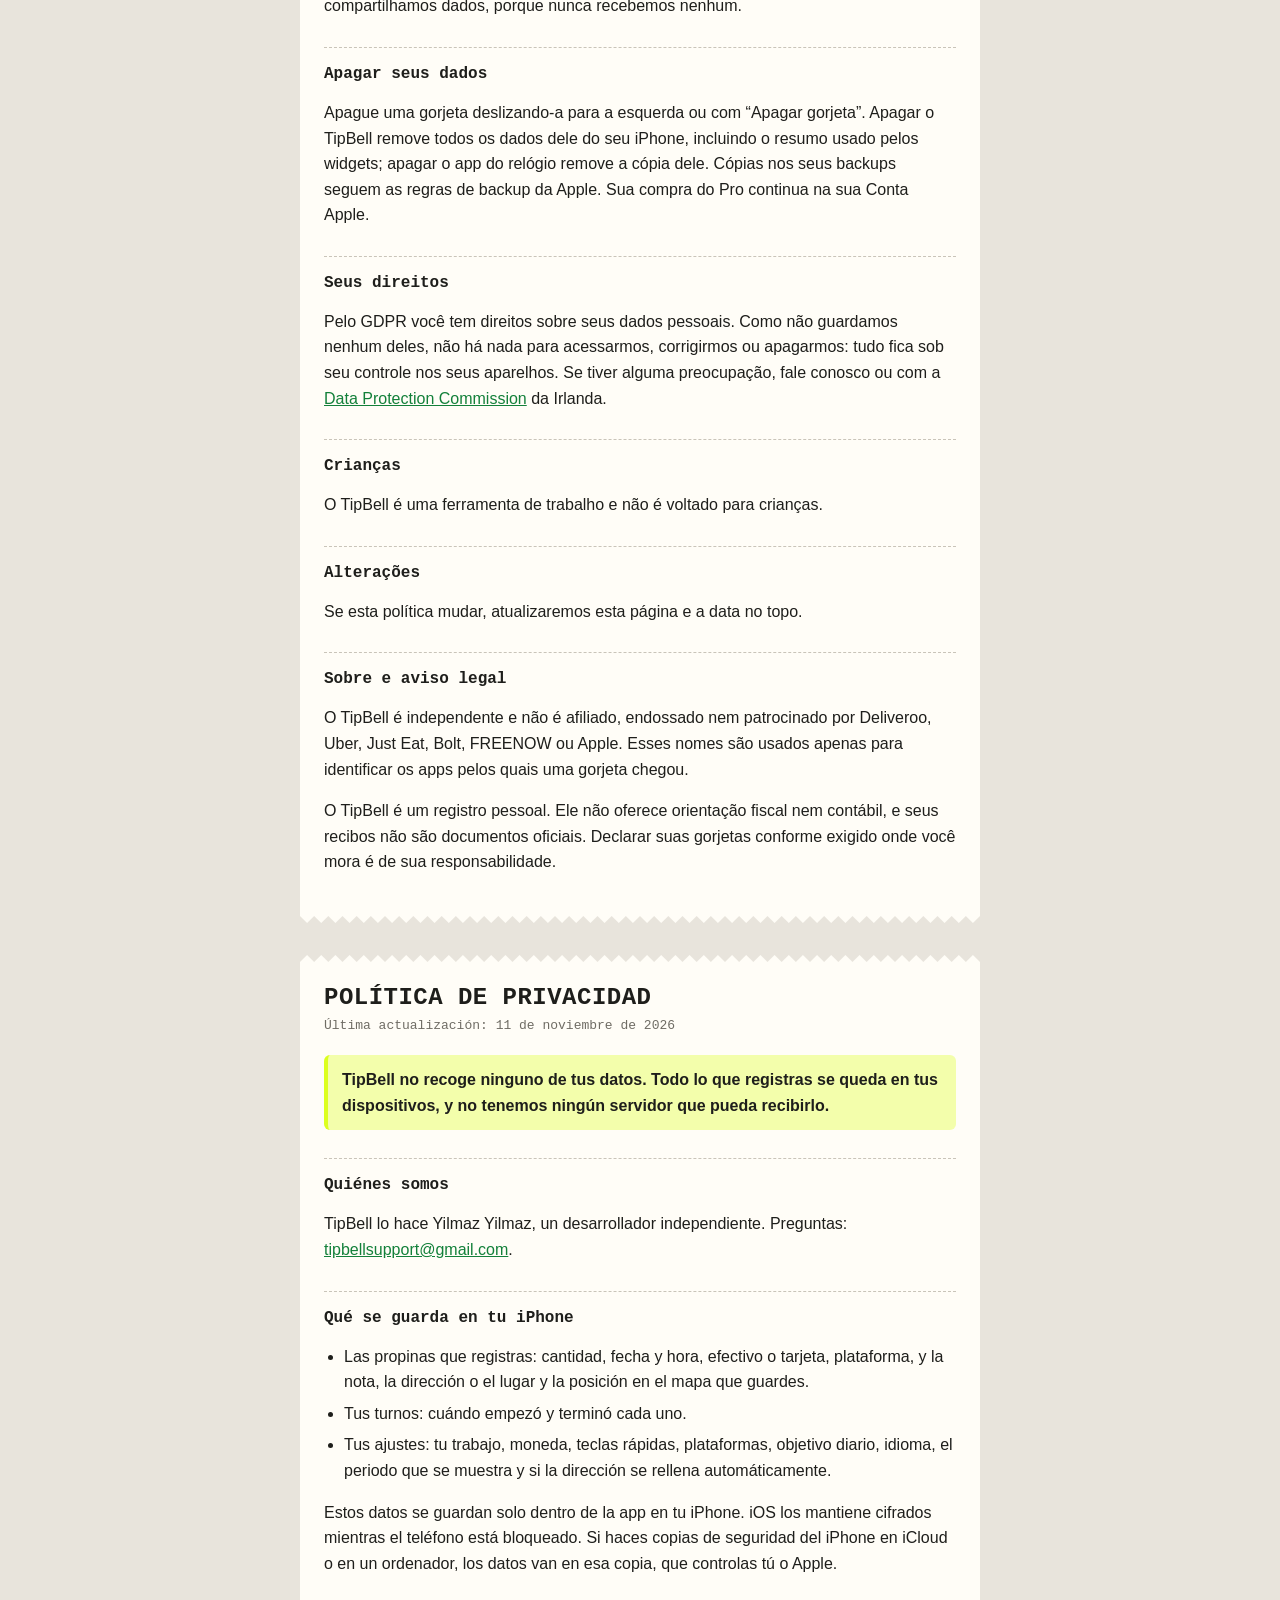
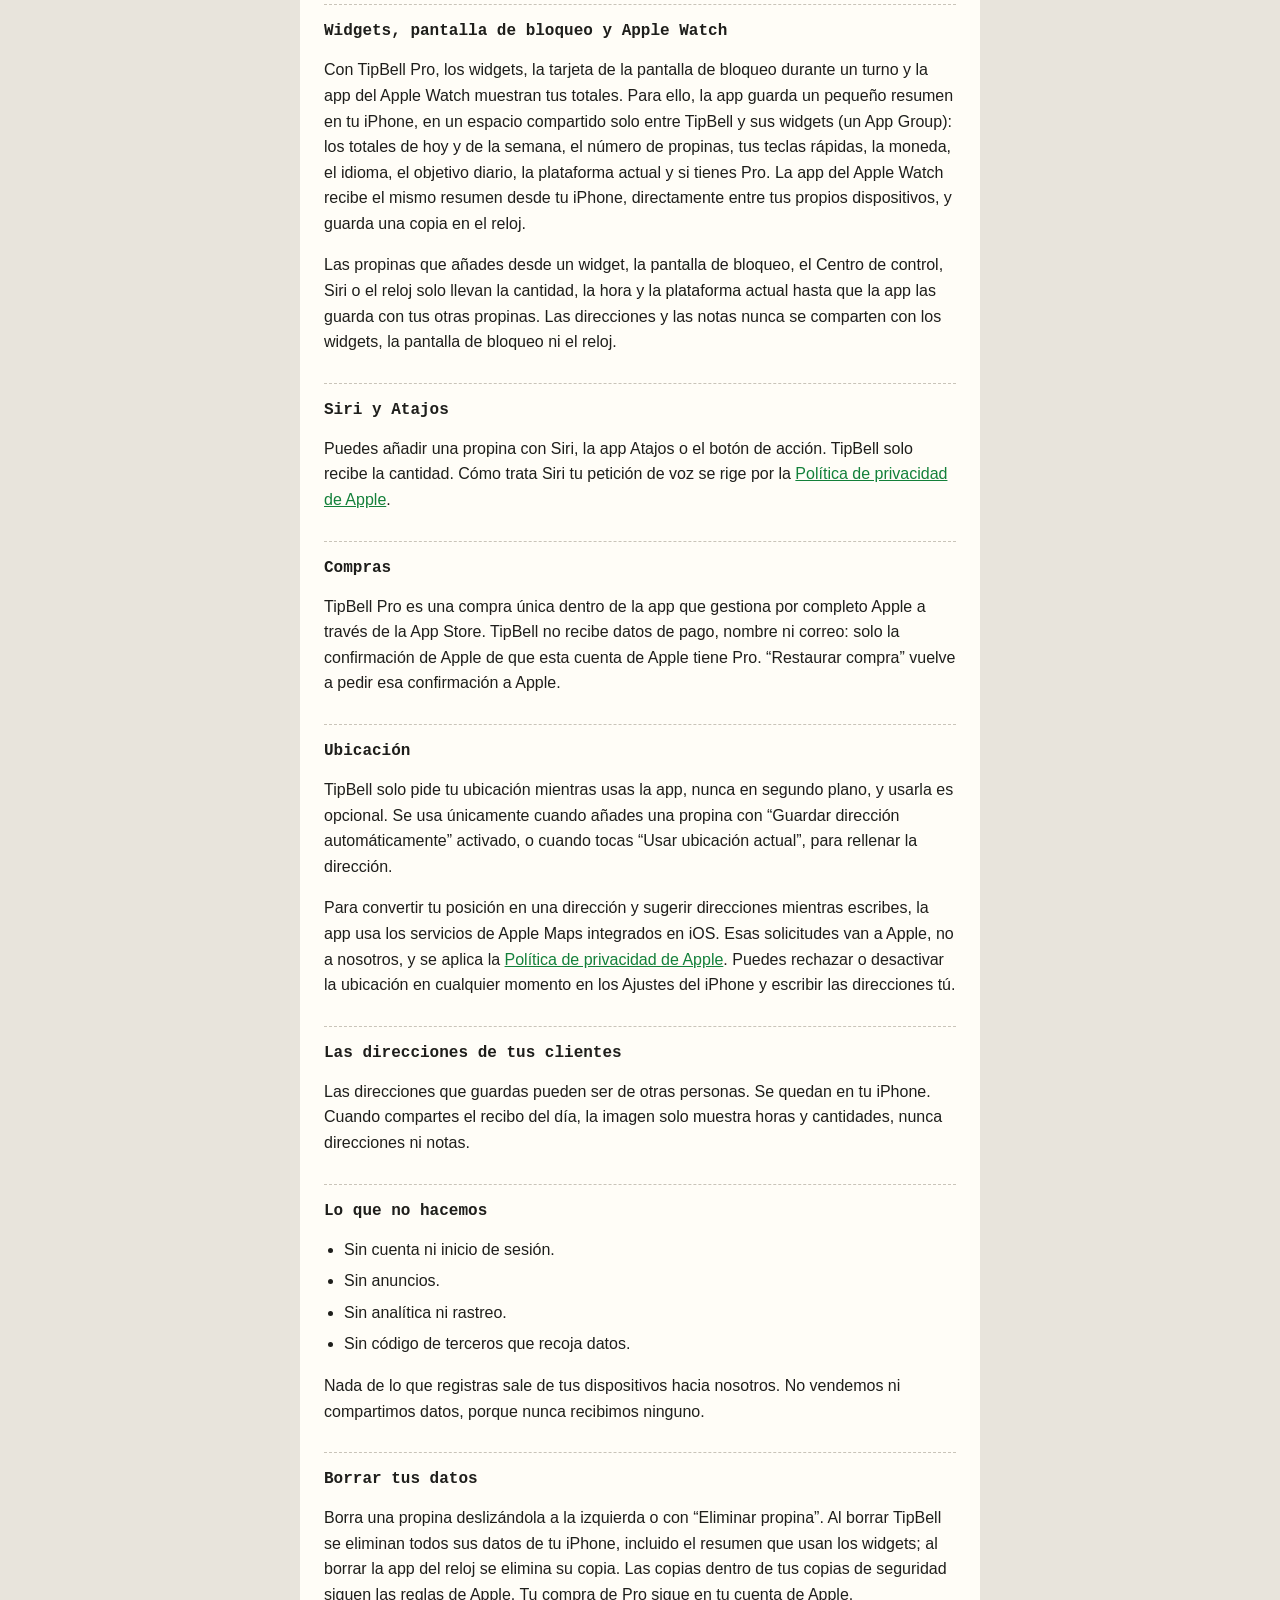
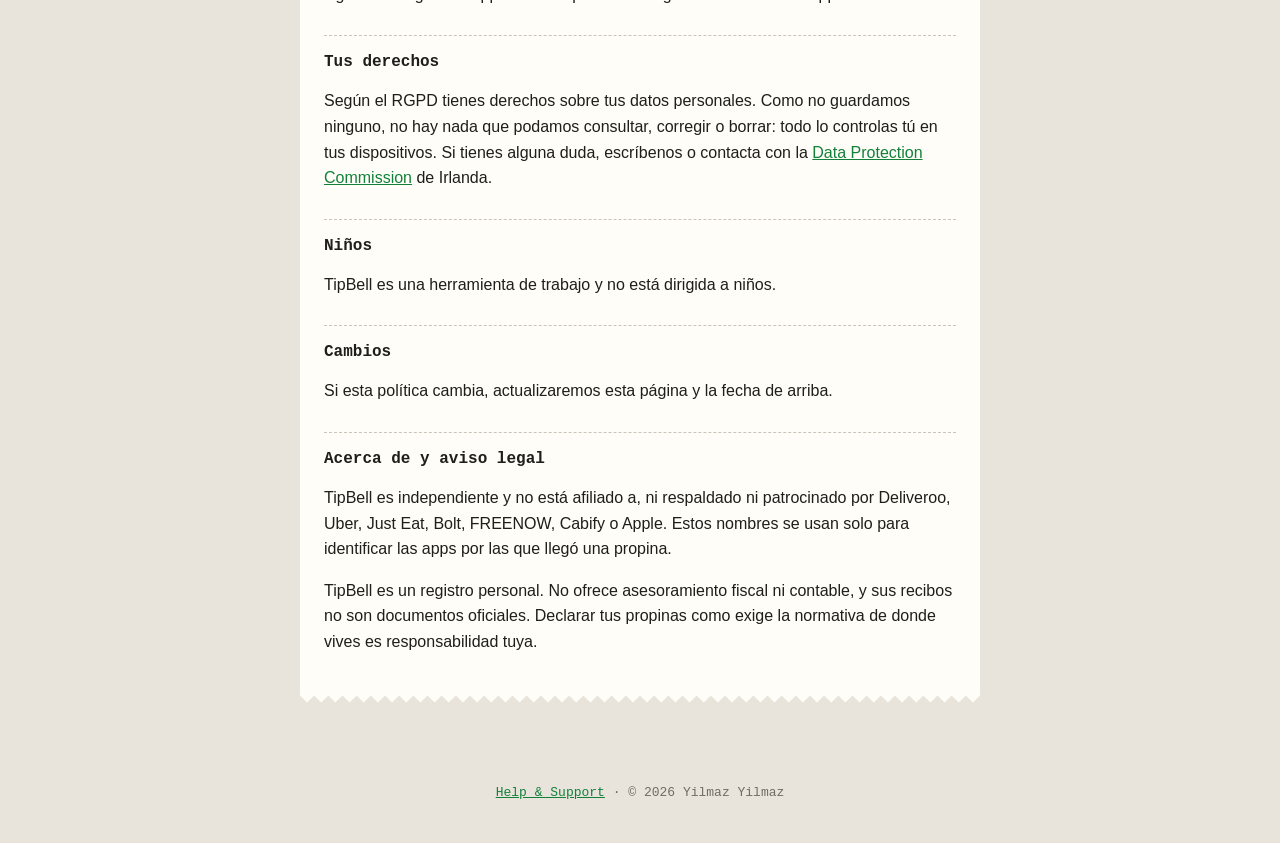
==== commit 2e5d3a57: "Add non-affiliation and not-tax-advice disclaimers" ====
--- a/privacy.html
+++ b/privacy.html
@@ -74,6 +74,10 @@
 
   <h2>Changes</h2>
   <p>If this policy changes, we will update this page and the date at the top.</p>
+
+  <h2>About and disclaimer</h2>
+  <p>TipBell is independent and is not affiliated with, endorsed by or sponsored by Deliveroo, Uber, Just Eat, Bolt, FREENOW or Apple. These names are used only to identify the apps a tip came through.</p>
+  <p>TipBell is a personal log. It does not give tax or accounting advice, and its receipts are not official documents. You are responsible for declaring your tips as required where you live.</p>
 </article>
 
 <article class="receipt" id="tr" lang="tr">
@@ -129,6 +133,10 @@
 
   <h2>Değişiklikler</h2>
   <p>Bu politika değişirse bu sayfayı ve en üstteki tarihi güncelleriz.</p>
+
+  <h2>Hakkında ve sorumluluk reddi</h2>
+  <p>TipBell bağımsızdır; Deliveroo, Uber, Just Eat, Bolt, FREENOW veya Apple ile bağlantılı değildir, bunlar tarafından onaylanmamış ya da desteklenmemiştir. Bu adlar yalnızca bir bahşişin hangi uygulama üzerinden geldiğini belirtmek için kullanılır.</p>
+  <p>TipBell kişisel bir defterdir. Vergi ya da muhasebe tavsiyesi vermez; fişleri resmî belge değildir. Bahşişlerinizi yaşadığınız yerde gerektiği şekilde beyan etmek sizin sorumluluğunuzdadır.</p>
 </article>
 
 <article class="receipt" id="pt" lang="pt-BR">
@@ -184,6 +192,10 @@
 
   <h2>Alterações</h2>
   <p>Se esta política mudar, atualizaremos esta página e a data no topo.</p>
+
+  <h2>Sobre e aviso legal</h2>
+  <p>O TipBell é independente e não é afiliado, endossado nem patrocinado por Deliveroo, Uber, Just Eat, Bolt, FREENOW ou Apple. Esses nomes são usados apenas para identificar os apps pelos quais uma gorjeta chegou.</p>
+  <p>O TipBell é um registro pessoal. Ele não oferece orientação fiscal nem contábil, e seus recibos não são documentos oficiais. Declarar suas gorjetas conforme exigido onde você mora é de sua responsabilidade.</p>
 </article>
 
 <article class="receipt" id="es" lang="es">
@@ -239,6 +251,10 @@
 
   <h2>Cambios</h2>
   <p>Si esta política cambia, actualizaremos esta página y la fecha de arriba.</p>
+
+  <h2>Acerca de y aviso legal</h2>
+  <p>TipBell es independiente y no está afiliado a, ni respaldado ni patrocinado por Deliveroo, Uber, Just Eat, Bolt, FREENOW, Cabify o Apple. Estos nombres se usan solo para identificar las apps por las que llegó una propina.</p>
+  <p>TipBell es un registro personal. No ofrece asesoramiento fiscal ni contable, y sus recibos no son documentos oficiales. Declarar tus propinas como exige la normativa de donde vives es responsabilidad tuya.</p>
 </article>
 
 </main>
